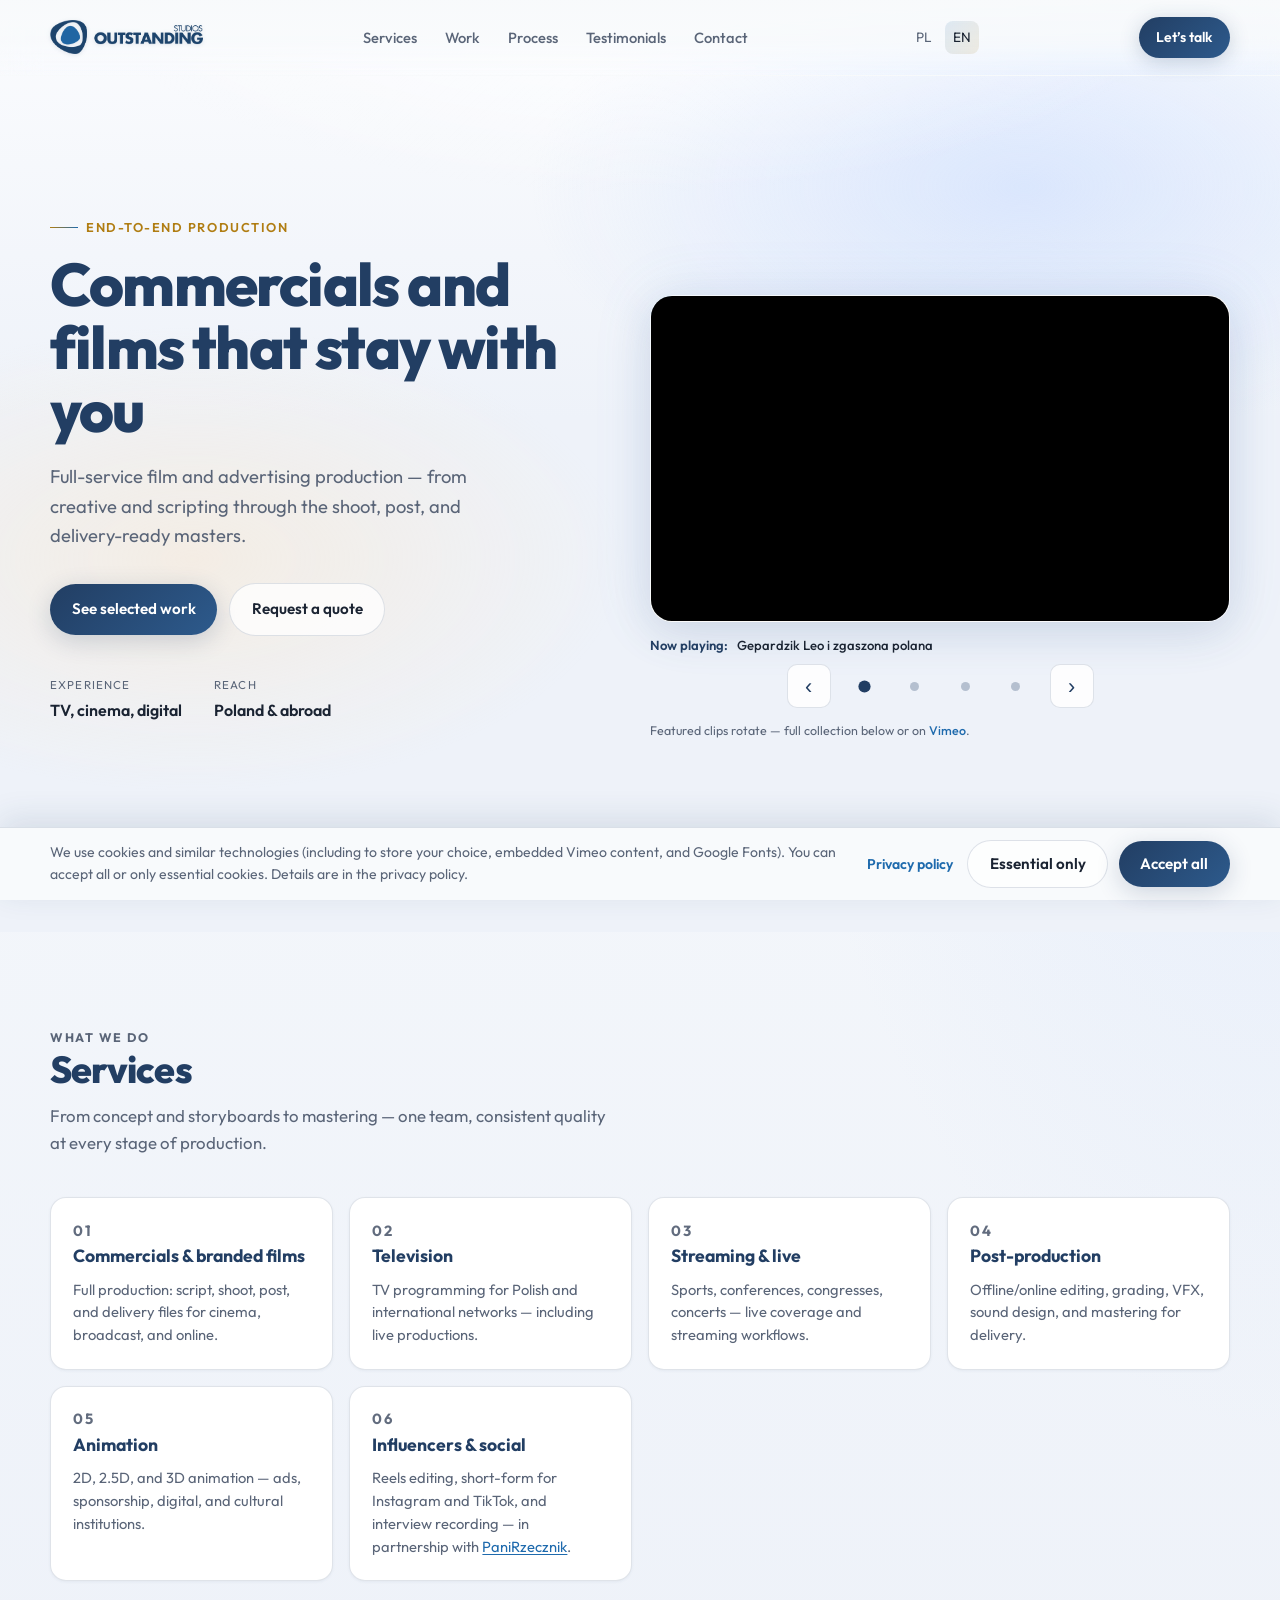
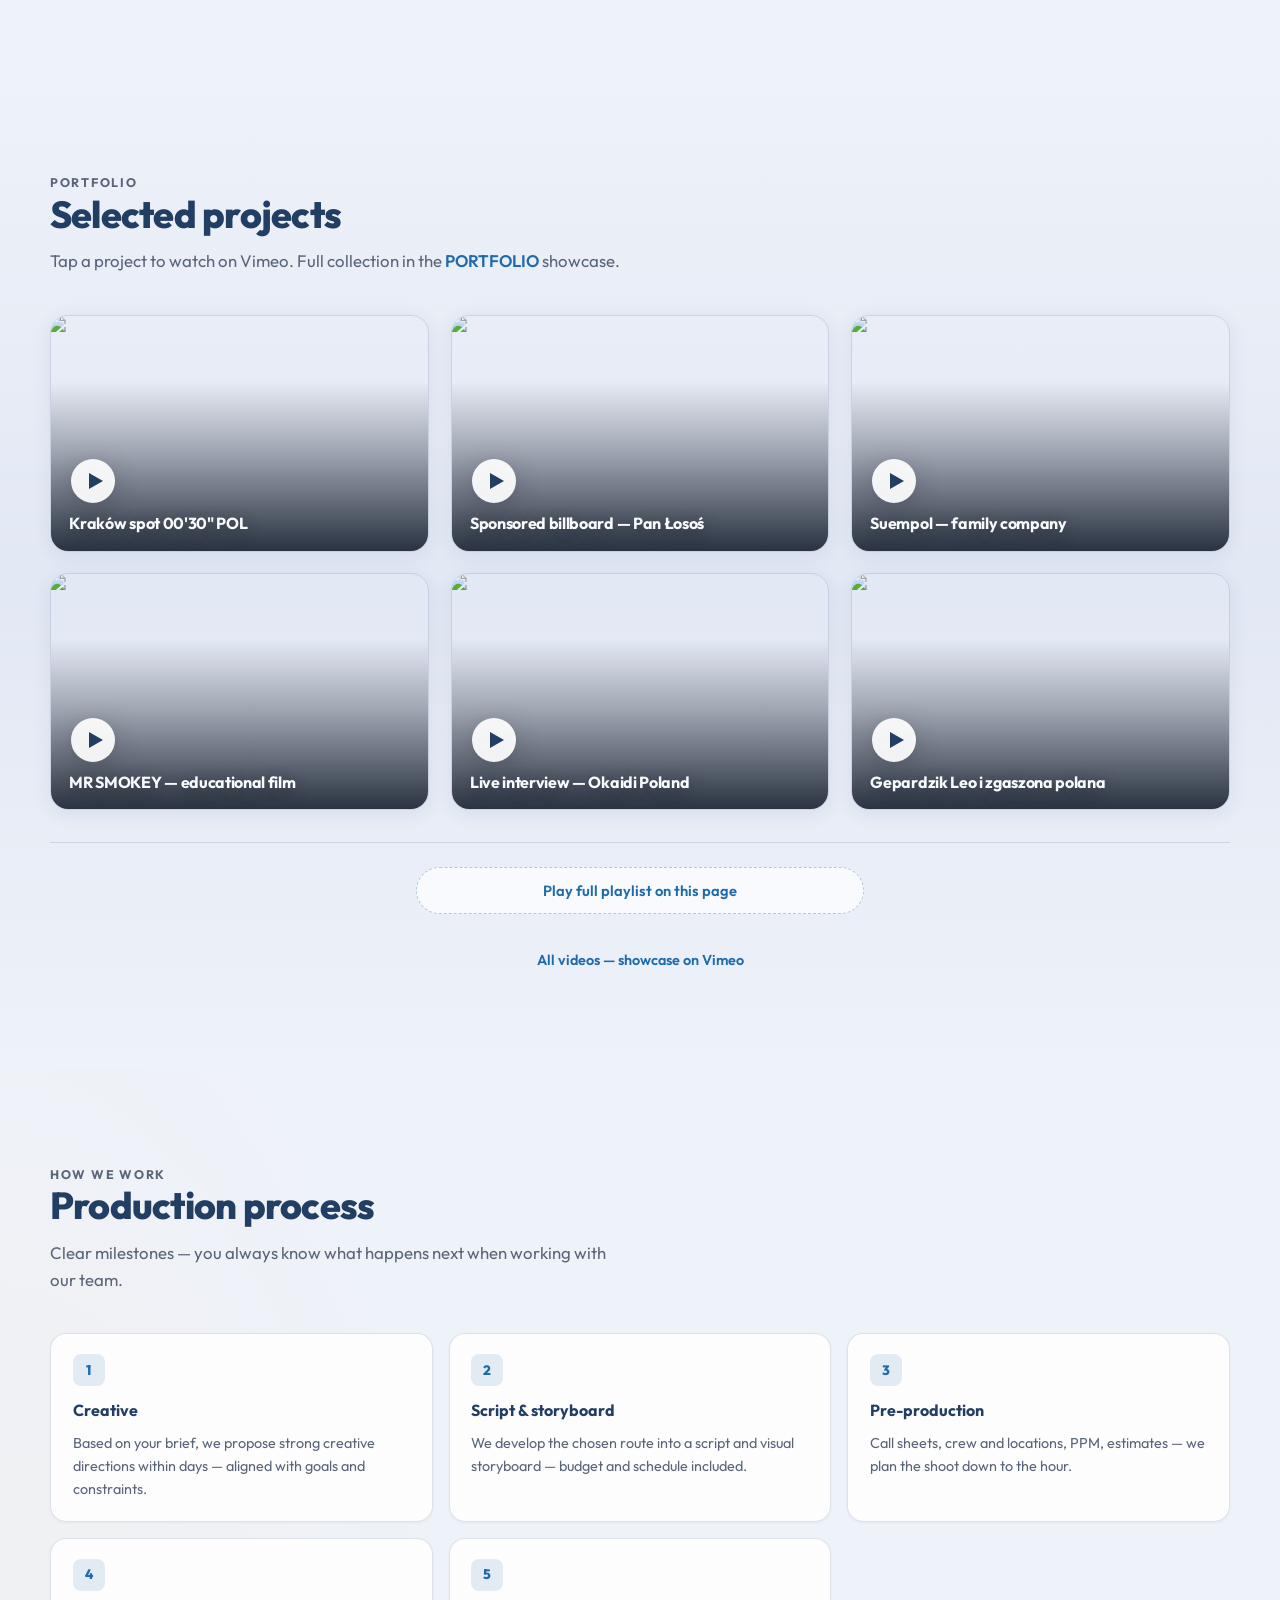
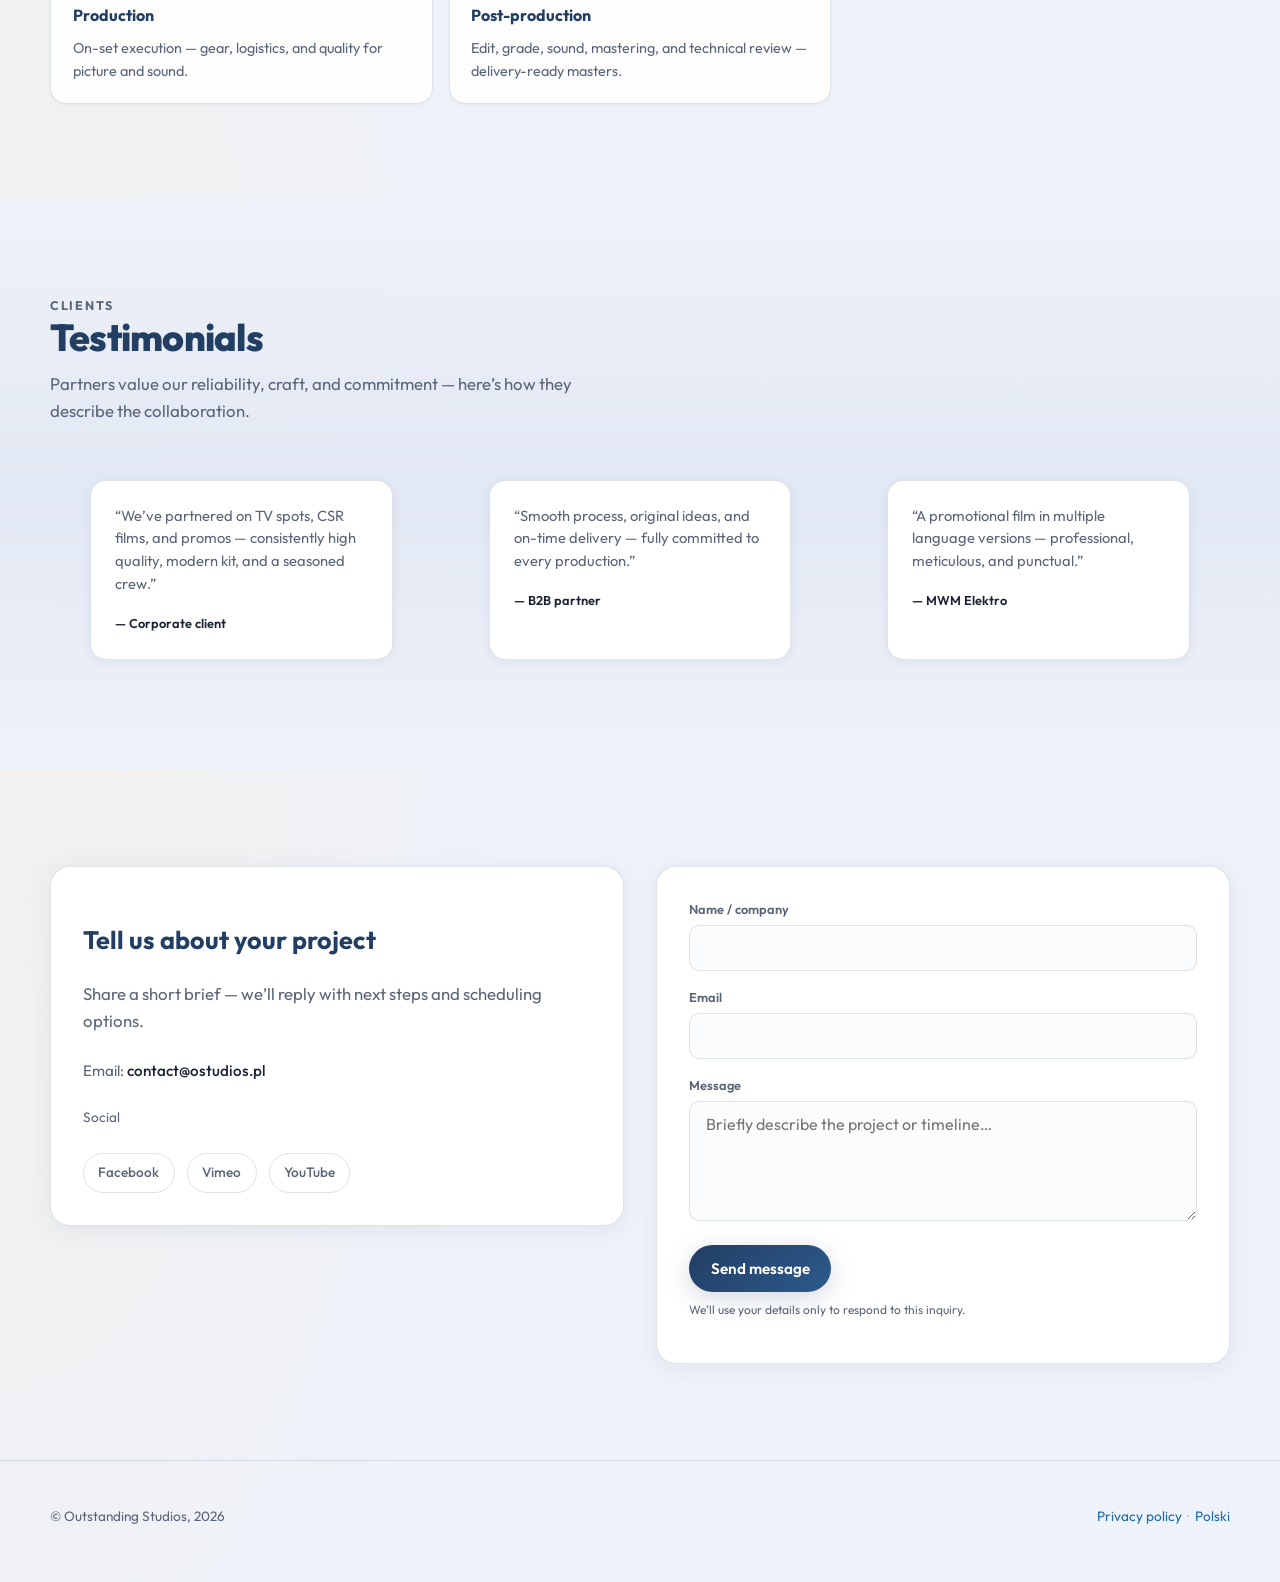
==== en/index.html @ 71b52faa "first commit" ====
<!DOCTYPE html>
<html lang="en">
  <head>
    <meta charset="utf-8" />
    <meta name="viewport" content="width=device-width, initial-scale=1, viewport-fit=cover" />
    <meta
      name="description"
      content="Outstanding Studios — film and commercial production. Spots, television, streaming, post-production, animation."
    />
    <meta name="robots" content="index, follow, max-image-preview:large, max-snippet:-1, max-video-preview:-1" />
    <meta name="theme-color" content="#223e63" />
    <meta name="author" content="Outstanding Studios" />
    <link rel="canonical" href="https://www.ostudios.pl/en/" />
    <link rel="alternate" hreflang="pl" href="https://www.ostudios.pl/" />
    <link rel="alternate" hreflang="en" href="https://www.ostudios.pl/en/" />
    <link rel="alternate" hreflang="x-default" href="https://www.ostudios.pl/" />
    <link rel="apple-touch-icon" href="/assets/logo-brand.png" />
    <meta property="og:type" content="website" />
    <meta property="og:locale" content="en_US" />
    <meta property="og:locale:alternate" content="pl_PL" />
    <meta property="og:url" content="https://www.ostudios.pl/en/" />
    <meta property="og:title" content="Outstanding Studios — Film &amp; commercial production" />
    <meta
      property="og:description"
      content="Outstanding Studios — film and commercial production. Spots, television, streaming, post-production, animation."
    />
    <meta property="og:site_name" content="Outstanding Studios" />
    <meta property="og:image" content="https://www.ostudios.pl/assets/logo-brand.png" />
    <meta property="og:image:alt" content="Outstanding Studios — logo" />
    <meta name="twitter:card" content="summary_large_image" />
    <meta name="twitter:title" content="Outstanding Studios — Film &amp; commercial production" />
    <meta
      name="twitter:description"
      content="Outstanding Studios — film and commercial production. Spots, television, streaming, post-production, animation."
    />
    <meta name="twitter:image" content="https://www.ostudios.pl/assets/logo-brand.png" />
    <title>Outstanding Studios — Film &amp; commercial production</title>
    <script type="application/ld+json">
      {
        "@context": "https://schema.org",
        "@type": "ProfessionalService",
        "@id": "https://www.ostudios.pl/#organization",
        "name": "Outstanding Studios",
        "url": "https://www.ostudios.pl/",
        "logo": "https://www.ostudios.pl/assets/logo-brand.png",
        "image": "https://www.ostudios.pl/assets/logo-brand.png",
        "description": "Film and commercial production: spots, television, streaming, post-production, animation.",
        "areaServed": [{ "@type": "Country", "name": "Poland" }, { "@type": "Place", "name": "International" }],
        "email": "contact@ostudios.pl",
        "sameAs": [
          "https://vimeo.com/outstandingstudios",
          "https://www.facebook.com/znakomici/",
          "https://www.youtube.com/user/znakomicikropkapl"
        ]
      }
    </script>
    <script type="application/ld+json">
      {
        "@context": "https://schema.org",
        "@type": "WebPage",
        "@id": "https://www.ostudios.pl/en/#webpage",
        "url": "https://www.ostudios.pl/en/",
        "name": "Outstanding Studios — Film & commercial production",
        "inLanguage": "en-US",
        "isPartOf": { "@id": "https://www.ostudios.pl/#website" },
        "about": { "@id": "https://www.ostudios.pl/#organization" }
      }
    </script>
    <script type="application/ld+json">
      {
        "@context": "https://schema.org",
        "@type": "WebSite",
        "@id": "https://www.ostudios.pl/#website",
        "name": "Outstanding Studios",
        "url": "https://www.ostudios.pl/",
        "inLanguage": ["pl-PL", "en-US"],
        "publisher": { "@id": "https://www.ostudios.pl/#organization" }
      }
    </script>
    <link rel="preconnect" href="https://fonts.googleapis.com" />
    <link rel="preconnect" href="https://fonts.gstatic.com" crossorigin />
    <link
      href="https://fonts.googleapis.com/css2?family=Outfit:wght@300;400;500;600;700;800&display=swap"
      rel="stylesheet"
    />
    <link rel="stylesheet" href="../css/main.css" />
  </head>
  <body>
    <div id="form-status" class="form-status" role="status" aria-live="polite" tabindex="-1" hidden></div>
    <a class="sr-only" href="#main">Skip to content</a>

    <header class="site-header">
      <div class="header-inner">
        <a class="logo" href="index.html">
          <img
            class="logo-img"
            src="../assets/logo-brand.png"
            width="469"
            height="104"
            alt="Outstanding Studios"
            decoding="async"
          />
        </a>
        <nav class="nav-desktop" aria-label="Primary">
          <a href="#services">Services</a>
          <a href="#work">Work</a>
          <a href="#process">Process</a>
          <a href="#testimonials">Testimonials</a>
          <a href="#contact">Contact</a>
        </nav>
        <div class="lang-switch" aria-label="Language">
          <a href="../index.html" lang="pl">PL</a>
          <a href="index.html" aria-current="page">EN</a>
        </div>
        <a class="cta-header" href="#contact">Let’s talk</a>
        <button
          class="menu-toggle"
          type="button"
          aria-expanded="false"
          aria-controls="mobile-nav"
          aria-label="Open menu"
        >
          <span></span><span></span><span></span>
        </button>
      </div>
      <nav class="nav-mobile" id="mobile-nav" aria-label="Mobile menu">
        <a href="#services">Services</a>
        <a href="#work">Work</a>
        <a href="#process">Process</a>
        <a href="#testimonials">Testimonials</a>
        <a href="#contact">Contact</a>
        <a href="../index.html" lang="pl">Wersja polska</a>
      </nav>
    </header>

    <main id="main">
      <section class="hero" aria-labelledby="hero-title">
        <div class="hero-bg" aria-hidden="true"></div>
        <div class="wrap hero-grid">
          <div class="hero-content">
            <p class="hero-eyebrow">End-to-end production</p>
            <h1 id="hero-title">Commercials and films that stay with you</h1>
            <p class="hero-lead">
              Full-service film and advertising production — from creative and scripting through the
              shoot, post, and delivery-ready masters.
            </p>
            <div class="hero-actions">
              <a class="btn btn-primary" href="#work">See selected work</a>
              <a class="btn btn-ghost" href="#contact">Request a quote</a>
            </div>
            <dl class="hero-meta">
              <div>
                <dt>Experience</dt>
                <dd>TV, cinema, digital</dd>
              </div>
              <div>
                <dt>Reach</dt>
                <dd>Poland &amp; abroad</dd>
              </div>
            </dl>
          </div>
          <div class="hero-showreel" data-reveal>
            <div class="showreel-shell">
              <div class="showreel-frame">
                <iframe
                  id="hero-reel-iframe"
                  src="https://player.vimeo.com/video/1164039909?h=c3aef9ae08&amp;badge=0&amp;autopause=0&amp;title=0&amp;byline=0&amp;portrait=0"
                  title="Gepardzik Leo i zgaszona polana — Outstanding Studios"
                  allow="autoplay; fullscreen; picture-in-picture; clipboard-write; encrypted-media; web-share"
                  referrerpolicy="strict-origin-when-cross-origin"
                ></iframe>
              </div>
            </div>
            <div class="hero-reel-ui">
              <p class="hero-reel-caption" id="hero-reel-caption">
                <span class="hero-reel-caption__label">Now playing:</span>
                <span class="hero-reel-caption__title" id="hero-reel-title">Gepardzik Leo i zgaszona polana</span>
              </p>
              <div class="hero-reel-nav" role="group" aria-label="Hero video selection">
                <button type="button" class="hero-reel-btn hero-reel-btn--prev" id="hero-reel-prev" aria-label="Previous clip">
                  <span aria-hidden="true">‹</span>
                </button>
                <div class="hero-reel-dots" id="hero-reel-dots"></div>
                <button type="button" class="hero-reel-btn hero-reel-btn--next" id="hero-reel-next" aria-label="Next clip">
                  <span aria-hidden="true">›</span>
                </button>
              </div>
            </div>
            <p class="showreel-hint">
              Featured clips rotate — full collection below or on
              <a href="https://vimeo.com/showcase/7757372" rel="noopener noreferrer" target="_blank">Vimeo</a>.
            </p>
          </div>
        </div>
      </section>

      <section id="services" aria-labelledby="services-title">
        <div class="wrap">
          <header class="section-head" data-reveal>
            <p class="section-eyebrow">What we do</p>
            <h2 id="services-title">Services</h2>
            <p>
              From concept and storyboards to mastering — one team, consistent quality at every stage
              of production.
            </p>
          </header>
          <div class="services-grid">
            <article class="service-card" data-reveal>
              <p class="service-num">01</p>
              <h3>Commercials &amp; branded films</h3>
              <p>
                Full production: script, shoot, post, and delivery files for cinema, broadcast, and
                online.
              </p>
            </article>
            <article class="service-card" data-reveal>
              <p class="service-num">02</p>
              <h3>Television</h3>
              <p>
                TV programming for Polish and international networks — including live productions.
              </p>
            </article>
            <article class="service-card" data-reveal>
              <p class="service-num">03</p>
              <h3>Streaming &amp; live</h3>
              <p>
                Sports, conferences, congresses, concerts — live coverage and streaming workflows.
              </p>
            </article>
            <article class="service-card" data-reveal>
              <p class="service-num">04</p>
              <h3>Post-production</h3>
              <p>
                Offline/online editing, grading, VFX, sound design, and mastering for delivery.
              </p>
            </article>
            <article class="service-card" data-reveal>
              <p class="service-num">05</p>
              <h3>Animation</h3>
              <p>
                2D, 2.5D, and 3D animation — ads, sponsorship, digital, and cultural institutions.
              </p>
            </article>
            <article class="service-card" data-reveal>
              <p class="service-num">06</p>
              <h3>Influencers &amp; social</h3>
              <p>
                Reels editing, short-form for Instagram and TikTok, and interview recording — in partnership
                with
                <a href="https://www.panirzecznik.pl" rel="noopener noreferrer" target="_blank"
                  >PaniRzecznik</a
                >.
              </p>
            </article>
          </div>
        </div>
      </section>

      <section class="bg-alt" id="work" aria-labelledby="work-title">
        <div class="wrap">
          <header class="section-head" data-reveal>
            <p class="section-eyebrow">Portfolio</p>
            <h2 id="work-title">Selected projects</h2>
            <p>
              Tap a project to watch on Vimeo. Full collection in the
              <a href="https://vimeo.com/showcase/7757372" rel="noopener noreferrer" target="_blank"
                >PORTFOLIO</a
              >
              showcase.
            </p>
          </header>
          <div class="portfolio-mosaic" data-reveal>
            <a
              class="portfolio-tile"
              href="https://vimeo.com/171885635"
              rel="noopener noreferrer"
              target="_blank"
              aria-label="Open on Vimeo: Kraków spot"
            >
              <img
                src="https://i.vimeocdn.com/video/577452820-e548520265eb4da238fc50e3714e8c49bf8e2c8c67841ca79841e86bd1a19d9c-d_1280?region=us"
                width="640"
                height="360"
                alt=""
                loading="lazy"
                decoding="async"
              />
              <div class="portfolio-tile__shade" aria-hidden="true"></div>
              <div class="portfolio-tile__body">
                <span class="portfolio-tile__play" aria-hidden="true">
                  <svg viewBox="0 0 48 48" fill="none" xmlns="http://www.w3.org/2000/svg">
                    <circle cx="24" cy="24" r="22" fill="rgba(255,255,255,0.92)" />
                    <path d="M20 16L34 24L20 32V16Z" fill="#223e63" />
                  </svg>
                </span>
                <h3 class="portfolio-tile__title">Kraków spot 00'30" POL</h3>
              </div>
            </a>
            <a
              class="portfolio-tile"
              href="https://vimeo.com/386728878"
              rel="noopener noreferrer"
              target="_blank"
              aria-label="Open on Vimeo: Pan Łosoś billboard"
            >
              <img
                src="https://i.vimeocdn.com/video/849395022-b4a8e87fdb7ea5e199594d63a925ec7bf71cbad90bf5b8f730aee7d3310979d2-d_1280?region=us"
                width="640"
                height="360"
                alt=""
                loading="lazy"
                decoding="async"
              />
              <div class="portfolio-tile__shade" aria-hidden="true"></div>
              <div class="portfolio-tile__body">
                <span class="portfolio-tile__play" aria-hidden="true">
                  <svg viewBox="0 0 48 48" fill="none" xmlns="http://www.w3.org/2000/svg">
                    <circle cx="24" cy="24" r="22" fill="rgba(255,255,255,0.92)" />
                    <path d="M20 16L34 24L20 32V16Z" fill="#223e63" />
                  </svg>
                </span>
                <h3 class="portfolio-tile__title">Sponsored billboard — Pan Łosoś</h3>
              </div>
            </a>
            <a
              class="portfolio-tile"
              href="https://vimeo.com/480842524"
              rel="noopener noreferrer"
              target="_blank"
              aria-label="Open on Vimeo: Suempol"
            >
              <img
                src="https://i.vimeocdn.com/video/997512314-97961caca7c4a56f386907b80fb14405313bb2e46e5e65695abb0ead299cb954-d_1280?region=us"
                width="640"
                height="360"
                alt=""
                loading="lazy"
                decoding="async"
              />
              <div class="portfolio-tile__shade" aria-hidden="true"></div>
              <div class="portfolio-tile__body">
                <span class="portfolio-tile__play" aria-hidden="true">
                  <svg viewBox="0 0 48 48" fill="none" xmlns="http://www.w3.org/2000/svg">
                    <circle cx="24" cy="24" r="22" fill="rgba(255,255,255,0.92)" />
                    <path d="M20 16L34 24L20 32V16Z" fill="#223e63" />
                  </svg>
                </span>
                <h3 class="portfolio-tile__title">Suempol — family company</h3>
              </div>
            </a>
            <a
              class="portfolio-tile"
              href="https://vimeo.com/384056805"
              rel="noopener noreferrer"
              target="_blank"
              aria-label="Open on Vimeo: MR SMOKEY"
            >
              <img
                src="https://i.vimeocdn.com/video/845685192-182e2f03d8e471b99bd5540984281e7610bf5028ae90dbda7803e6747d38cd91-d_1280?region=us"
                width="640"
                height="360"
                alt=""
                loading="lazy"
                decoding="async"
              />
              <div class="portfolio-tile__shade" aria-hidden="true"></div>
              <div class="portfolio-tile__body">
                <span class="portfolio-tile__play" aria-hidden="true">
                  <svg viewBox="0 0 48 48" fill="none" xmlns="http://www.w3.org/2000/svg">
                    <circle cx="24" cy="24" r="22" fill="rgba(255,255,255,0.92)" />
                    <path d="M20 16L34 24L20 32V16Z" fill="#223e63" />
                  </svg>
                </span>
                <h3 class="portfolio-tile__title">MR SMOKEY — educational film</h3>
              </div>
            </a>
            <a
              class="portfolio-tile"
              href="https://vimeo.com/526085899"
              rel="noopener noreferrer"
              target="_blank"
              aria-label="Open on Vimeo: Okaidi live interview"
            >
              <img
                src="https://i.vimeocdn.com/video/1089028497-f348b8e137addb5873b7754f7194c26f330581628e6bd6b06c1082faad24e896-d_1280?region=us"
                width="640"
                height="360"
                alt=""
                loading="lazy"
                decoding="async"
              />
              <div class="portfolio-tile__shade" aria-hidden="true"></div>
              <div class="portfolio-tile__body">
                <span class="portfolio-tile__play" aria-hidden="true">
                  <svg viewBox="0 0 48 48" fill="none" xmlns="http://www.w3.org/2000/svg">
                    <circle cx="24" cy="24" r="22" fill="rgba(255,255,255,0.92)" />
                    <path d="M20 16L34 24L20 32V16Z" fill="#223e63" />
                  </svg>
                </span>
                <h3 class="portfolio-tile__title">Live interview — Okaidi Poland</h3>
              </div>
            </a>
            <a
              class="portfolio-tile"
              href="https://vimeo.com/1164039909/c3aef9ae08"
              rel="noopener noreferrer"
              target="_blank"
              aria-label="Open on Vimeo: Gepardzik Leo"
            >
              <img
                src="https://i.vimeocdn.com/video/2120515685-d37f022fa198b959a58d42f4b7abbffc592be47bc6af18b92819352e9e674814-d_1280?region=us"
                width="640"
                height="360"
                alt=""
                loading="lazy"
                decoding="async"
              />
              <div class="portfolio-tile__shade" aria-hidden="true"></div>
              <div class="portfolio-tile__body">
                <span class="portfolio-tile__play" aria-hidden="true">
                  <svg viewBox="0 0 48 48" fill="none" xmlns="http://www.w3.org/2000/svg">
                    <circle cx="24" cy="24" r="22" fill="rgba(255,255,255,0.92)" />
                    <path d="M20 16L34 24L20 32V16Z" fill="#223e63" />
                  </svg>
                </span>
                <h3 class="portfolio-tile__title">Gepardzik Leo i zgaszona polana</h3>
              </div>
            </a>
          </div>
          <details class="portfolio-embed-details" data-reveal>
            <summary class="portfolio-embed-summary">Play full playlist on this page</summary>
            <div class="vimeo-showcase-block vimeo-showcase-block--embedded">
              <div class="showreel-shell showcase-shell">
                <div class="vimeo-embed-wrap">
                  <iframe
                    src="https://vimeo.com/showcase/7757372/embed2"
                    title="PORTFOLIO — Outstanding Studios on Vimeo"
                    loading="lazy"
                    allow="autoplay; fullscreen; picture-in-picture; gyroscope; accelerometer; clipboard-write; encrypted-media; web-share"
                    allowfullscreen
                  ></iframe>
                </div>
              </div>
            </div>
          </details>
          <p class="showcase-foot">
            <a
              class="showcase-link"
              href="https://vimeo.com/showcase/7757372"
              rel="noopener noreferrer"
              target="_blank"
              >All videos — showcase on Vimeo</a
            >
          </p>
        </div>
      </section>

      <section id="process" aria-labelledby="process-title">
        <div class="wrap">
          <header class="section-head" data-reveal>
            <p class="section-eyebrow">How we work</p>
            <h2 id="process-title">Production process</h2>
            <p>
              Clear milestones — you always know what happens next when working with our team.
            </p>
          </header>
          <div class="process-steps">
            <div class="process-step" data-reveal>
              <span>1</span>
              <strong>Creative</strong>
              <p>
                Based on your brief, we propose strong creative directions within days — aligned with
                goals and constraints.
              </p>
            </div>
            <div class="process-step" data-reveal>
              <span>2</span>
              <strong>Script &amp; storyboard</strong>
              <p>
                We develop the chosen route into a script and visual storyboard — budget and schedule
                included.
              </p>
            </div>
            <div class="process-step" data-reveal>
              <span>3</span>
              <strong>Pre-production</strong>
              <p>
                Call sheets, crew and locations, PPM, estimates — we plan the shoot down to the hour.
              </p>
            </div>
            <div class="process-step" data-reveal>
              <span>4</span>
              <strong>Production</strong>
              <p>
                On-set execution — gear, logistics, and quality for picture and sound.
              </p>
            </div>
            <div class="process-step" data-reveal>
              <span>5</span>
              <strong>Post-production</strong>
              <p>
                Edit, grade, sound, mastering, and technical review — delivery-ready masters.
              </p>
            </div>
          </div>
        </div>
      </section>

      <section class="bg-alt" id="testimonials" aria-labelledby="testimonials-title">
        <div class="wrap">
          <header class="section-head" data-reveal>
            <p class="section-eyebrow">Clients</p>
            <h2 id="testimonials-title">Testimonials</h2>
            <p>
              Partners value our reliability, craft, and commitment — here’s how they describe the
              collaboration.
            </p>
          </header>
          <div class="testimonials">
            <blockquote class="quote-card" data-reveal>
              <p>
                “We’ve partnered on TV spots, CSR films, and promos — consistently high quality,
                modern kit, and a seasoned crew.”
              </p>
              <cite>— Corporate client</cite>
            </blockquote>
            <blockquote class="quote-card" data-reveal>
              <p>
                “Smooth process, original ideas, and on-time delivery — fully committed to every
                production.”
              </p>
              <cite>— B2B partner</cite>
            </blockquote>
            <blockquote class="quote-card" data-reveal>
              <p>
                “A promotional film in multiple language versions — professional, meticulous, and
                punctual.”
              </p>
              <cite>— MWM Elektro</cite>
            </blockquote>
          </div>
        </div>
      </section>

      <section id="contact" aria-labelledby="contact-title">
        <div class="wrap contact-block">
          <div class="contact-card" data-reveal>
            <h2 id="contact-title">Tell us about your project</h2>
            <p>
              Share a short brief — we’ll reply with next steps and scheduling options.
            </p>
            <ul class="contact-list">
              <li>
                Email:
                <a href="mailto:contact@ostudios.pl">contact@ostudios.pl</a>
              </li>
            </ul>
            <p class="contact-note">Social</p>
            <div class="social-row">
              <a href="https://www.facebook.com/znakomici/" rel="noopener noreferrer" target="_blank"
                >Facebook</a
              >
              <a href="https://vimeo.com/outstandingstudios" rel="noopener noreferrer" target="_blank"
                >Vimeo</a
              >
              <a
                href="https://www.youtube.com/user/znakomicikropkapl"
                rel="noopener noreferrer"
                target="_blank"
                >YouTube</a
              >
            </div>
          </div>
          <div class="contact-card" data-reveal>
            <h3 class="sr-only">Contact form</h3>
            <form action="../kontakt.php" method="post">
              <input type="hidden" name="lang" value="en" />
              <div class="form-honeypot" aria-hidden="true">
                <label for="website-en">Website (leave blank)</label>
                <input
                  type="text"
                  id="website-en"
                  name="website"
                  tabindex="-1"
                  autocomplete="off"
                  value=""
                />
              </div>
              <label for="name">Name / company</label>
              <input id="name" name="name" type="text" autocomplete="organization" required />

              <label for="email">Email</label>
              <input id="email" name="email" type="email" autocomplete="email" required />

              <label for="msg">Message</label>
              <textarea id="msg" name="message" required placeholder="Briefly describe the project or timeline…"></textarea>

              <button class="btn btn-primary" type="submit">Send message</button>
              <p class="form-footnote">
                We’ll use your details only to respond to this inquiry.
              </p>
            </form>
          </div>
        </div>
      </section>
    </main>

    <footer class="site-footer">
      <div class="wrap footer-inner">
        <p>© Outstanding Studios, 2026</p>
        <p class="footer-meta">
          <a href="privacy-policy.html">Privacy policy</a>
          <span class="footer-sep" aria-hidden="true">·</span>
          <a href="../index.html" lang="pl">Polski</a>
        </p>
      </div>
    </footer>

    <script src="../js/main.js" defer></script>
  </body>
</html>
---- css/main.css ----
/* Outstanding Studios — prototype */
:root {
  /* Brand (z os_basic.pdf) */
  --brand-navy: #223e63;
  --brand-blue: #3b6699;
  --bg: #eef2f9;
  --bg-elevated: #e2e8f4;
  --surface: #ffffff;
  --border: rgba(34, 62, 99, 0.14);
  --text: #1a2332;
  --muted: #5a6578;
  --accent: #1e6aad;
  --accent-warm: #b07d12;
  --accent-dim: rgba(30, 106, 173, 0.12);
  --accent-dim-warm: rgba(176, 125, 18, 0.12);
  --accent-2: #2a8bc8;
  --accent-3: #5b7eb8;
  --glow: rgba(30, 106, 173, 0.2);
  --radius: 16px;
  --font-sans: "Outfit", system-ui, sans-serif;
  --font-display: "Outfit", system-ui, sans-serif;
  --max: 1180px;
  --header-h: 76px;
}

*,
*::before,
*::after {
  box-sizing: border-box;
}

html {
  scroll-behavior: smooth;
  -webkit-text-size-adjust: 100%;
  text-size-adjust: 100%;
}

body {
  margin: 0;
  font-family: var(--font-sans);
  font-size: 1.05rem;
  font-weight: 400;
  line-height: 1.6;
  color: var(--text);
  overflow-x: hidden;
  background-color: var(--bg);
  background-image:
    radial-gradient(ellipse 120% 80% at 50% -20%, rgba(255, 255, 255, 0.9), transparent 45%),
    radial-gradient(ellipse 90% 60% at 100% 0%, rgba(186, 210, 255, 0.35), transparent 50%),
    radial-gradient(ellipse 80% 55% at 0% 80%, rgba(255, 235, 200, 0.25), transparent 50%),
    linear-gradient(180deg, #f8fafc 0%, var(--bg) 35%, var(--bg) 100%);
  -webkit-font-smoothing: antialiased;
}

a {
  color: var(--accent);
  text-decoration: none;
  transition: color 0.2s ease, opacity 0.2s ease;
}

a:hover {
  color: #155a94;
}

img {
  max-width: 100%;
  height: auto;
  display: block;
}

.sr-only {
  position: absolute;
  width: 1px;
  height: 1px;
  padding: 0;
  margin: -1px;
  overflow: hidden;
  clip: rect(0, 0, 0, 0);
  white-space: nowrap;
  border: 0;
}

.wrap {
  width: min(100% - 2.5rem, var(--max));
  margin-inline: auto;
}

/* Header */
.site-header {
  position: fixed;
  inset: 0 0 auto 0;
  z-index: 100;
  height: var(--header-h);
  padding-left: env(safe-area-inset-left, 0);
  padding-right: env(safe-area-inset-right, 0);
  display: flex;
  align-items: center;
  background: linear-gradient(
    to bottom,
    rgba(248, 250, 252, 0.94) 0%,
    rgba(248, 250, 252, 0.78) 55%,
    transparent 100%
  );
  backdrop-filter: blur(18px) saturate(1.35);
  border-bottom: 1px solid transparent;
  transition: border-color 0.35s ease, background 0.35s ease, box-shadow 0.35s ease;
}

.site-header.is-scrolled {
  background: rgba(255, 255, 255, 0.92);
  border-bottom-color: var(--border);
  box-shadow: 0 8px 32px rgba(34, 62, 99, 0.08);
}

.header-inner {
  display: flex;
  align-items: center;
  justify-content: space-between;
  gap: 1.5rem;
  width: min(100% - 2.5rem, var(--max));
  margin-inline: auto;
}

.logo {
  display: flex;
  align-items: center;
  line-height: 0;
}

.logo-img {
  width: auto;
  height: clamp(26px, 5.5vw, 34px);
  max-width: min(220px, 62vw);
  flex-shrink: 0;
  object-fit: contain;
  object-position: left center;
  filter: drop-shadow(0 1px 2px rgba(34, 62, 99, 0.12));
}

.nav-desktop {
  display: none;
  align-items: center;
  gap: 1.75rem;
}

@media (min-width: 880px) {
  .nav-desktop {
    display: flex;
  }
}

.nav-desktop a {
  color: var(--muted);
  font-size: 0.92rem;
  font-weight: 500;
}

.nav-desktop a:hover {
  color: var(--text);
}

.lang-switch {
  display: flex;
  align-items: center;
  gap: 0.35rem;
  font-size: 0.85rem;
}

.lang-switch a {
  color: var(--muted);
  padding: 0.35rem 0.5rem;
  border-radius: 8px;
}

.lang-switch a[aria-current="page"] {
  color: var(--text);
  background: linear-gradient(135deg, var(--accent-dim), var(--accent-dim-warm));
}

.cta-header {
  display: none;
  padding: 0.55rem 1.1rem;
  font-size: 0.88rem;
  font-weight: 600;
  color: #fff;
  background: linear-gradient(135deg, var(--brand-navy) 0%, #2d5a8c 100%);
  border-radius: 999px;
  box-shadow: 0 4px 20px rgba(34, 62, 99, 0.22);
}

.cta-header:hover {
  color: #fff;
  filter: brightness(1.06);
}

@media (min-width: 880px) {
  .cta-header {
    display: inline-flex;
  }
}

.menu-toggle {
  display: flex;
  flex-direction: column;
  justify-content: center;
  gap: 5px;
  width: 44px;
  height: 44px;
  padding: 10px;
  background: transparent;
  border: 1px solid var(--border);
  border-radius: 10px;
  cursor: pointer;
  color: var(--text);
}

.menu-toggle span {
  display: block;
  height: 2px;
  background: currentColor;
  border-radius: 1px;
  transition: transform 0.25s ease, opacity 0.2s ease;
}

.menu-toggle[aria-expanded="true"] span:nth-child(1) {
  transform: translateY(7px) rotate(45deg);
}

.menu-toggle[aria-expanded="true"] span:nth-child(2) {
  opacity: 0;
}

.menu-toggle[aria-expanded="true"] span:nth-child(3) {
  transform: translateY(-7px) rotate(-45deg);
}

@media (min-width: 880px) {
  .menu-toggle {
    display: none;
  }
}

.nav-mobile {
  display: none;
  position: fixed;
  inset: var(--header-h) 0 0 0;
  padding: 1.5rem;
  padding-bottom: max(1.5rem, env(safe-area-inset-bottom, 0px));
  background: rgba(255, 255, 255, 0.98);
  flex-direction: column;
  gap: 0.25rem;
  border-top: 1px solid var(--border);
  overflow-y: auto;
  -webkit-overflow-scrolling: touch;
}

.nav-mobile.is-open {
  display: flex;
}

.nav-mobile a {
  padding: 0.85rem 1rem;
  color: var(--text);
  border-radius: var(--radius);
  font-weight: 500;
}

.nav-mobile a:hover {
  background: var(--bg-elevated);
}

/* Hero */
.hero {
  position: relative;
  min-height: min(92vh, 920px);
  display: flex;
  align-items: stretch;
  overflow: hidden;
}

.hero-bg {
  position: absolute;
  inset: 0;
  z-index: 0;
  background:
    radial-gradient(ellipse 90% 55% at 50% -8%, rgba(255, 255, 255, 0.95), transparent 52%),
    radial-gradient(ellipse 70% 50% at 80% 20%, rgba(186, 210, 255, 0.45), transparent 55%),
    radial-gradient(ellipse 65% 48% at 15% 60%, rgba(255, 228, 190, 0.35), transparent 52%),
    linear-gradient(180deg, #fbfcfe 0%, var(--bg) 45%, var(--bg) 100%);
}

/* Bardzo subtelna tekstura (bez siatki — żeby hero było czystsze) */
.hero-bg::after {
  content: "";
  position: absolute;
  inset: 0;
  background-image: url("data:image/svg+xml,%3Csvg viewBox='0 0 256 256' xmlns='http://www.w3.org/2000/svg'%3E%3Cfilter id='n'%3E%3CfeTurbulence type='fractalNoise' baseFrequency='0.85' numOctaves='4' stitchTiles='stitch'/%3E%3C/filter%3E%3Crect width='100%25' height='100%25' filter='url(%23n)' opacity='0.04'/%3E%3C/svg%3E");
  opacity: 0.08;
  pointer-events: none;
}

.hero-grid {
  position: relative;
  z-index: 1;
  display: grid;
  gap: clamp(2rem, 5vw, 3.5rem);
  align-items: end;
  padding-bottom: clamp(3rem, 8vw, 6rem);
  padding-top: calc(var(--header-h) + 2rem);
}

@media (min-width: 960px) {
  .hero-grid {
    grid-template-columns: minmax(0, 1fr) minmax(0, 1.05fr);
    align-items: end;
    gap: 2.5rem 3rem;
  }
}

.hero-content {
  position: relative;
  z-index: 1;
}

.hero-showreel {
  position: relative;
  z-index: 1;
}

.showreel-shell {
  border-radius: calc(var(--radius) + 6px);
  padding: 1px;
  background: linear-gradient(
    135deg,
    rgba(100, 160, 220, 0.45),
    rgba(230, 200, 140, 0.3),
    rgba(160, 175, 220, 0.35)
  );
  box-shadow:
    0 0 0 1px rgba(255, 255, 255, 0.85) inset,
    0 12px 40px rgba(34, 62, 99, 0.1),
    0 0 60px rgba(100, 150, 210, 0.12);
}

.showreel-frame {
  position: relative;
  border-radius: calc(var(--radius) + 5px);
  overflow: hidden;
  aspect-ratio: 16 / 9;
  background: #000;
}

.showreel-frame iframe {
  position: absolute;
  inset: 0;
  width: 100%;
  height: 100%;
  border: 0;
}

.showreel-hint {
  margin: 0.85rem 0 0;
  font-size: 0.78rem;
  line-height: 1.45;
  color: var(--muted);
  max-width: 42ch;
}

.showreel-hint a {
  color: var(--accent);
  font-weight: 500;
}

.showreel-hint a:hover {
  color: #8a6410;
}

/* Hero — rotacja klipów */
.hero-reel-ui {
  margin-top: 0.85rem;
}

.hero-reel-caption {
  margin: 0 0 0.65rem;
  font-size: 0.82rem;
  line-height: 1.4;
  color: var(--muted);
}

.hero-reel-caption__label {
  font-weight: 600;
  color: var(--brand-navy);
  margin-right: 0.35rem;
}

.hero-reel-caption__title {
  font-weight: 500;
  color: var(--text);
}

.hero-reel-nav {
  display: flex;
  align-items: center;
  justify-content: center;
  gap: 0.5rem;
}

.hero-reel-btn {
  min-width: 44px;
  min-height: 44px;
  width: 2.75rem;
  height: 2.75rem;
  border-radius: 10px;
  border: 1px solid var(--border);
  background: rgba(255, 255, 255, 0.85);
  color: var(--brand-navy);
  font-size: 1.35rem;
  line-height: 1;
  cursor: pointer;
  transition: background 0.2s ease, border-color 0.2s ease;
  flex-shrink: 0;
}

.hero-reel-btn:focus-visible {
  outline: 2px solid rgba(30, 106, 173, 0.45);
  outline-offset: 2px;
}

.hero-reel-btn:hover {
  background: #fff;
  border-color: rgba(30, 106, 173, 0.35);
}

.hero-reel-dots {
  display: flex;
  align-items: center;
  gap: 0.4rem;
  padding: 0 0.25rem;
}

/* Kropki: duży obszar dotyku (min. ~44px), wizualnie mała kropka */
.hero-reel-dot {
  min-width: 44px;
  min-height: 44px;
  padding: 0;
  border: none;
  border-radius: 999px;
  background: transparent;
  cursor: pointer;
  display: inline-flex;
  align-items: center;
  justify-content: center;
  flex-shrink: 0;
}

.hero-reel-dot::before {
  content: "";
  width: 9px;
  height: 9px;
  border-radius: 999px;
  background: rgba(34, 62, 99, 0.28);
  transition: transform 0.2s ease, background 0.2s ease;
}

.hero-reel-dot:hover::before,
.hero-reel-dot:focus-visible::before {
  background: rgba(34, 62, 99, 0.48);
}

.hero-reel-dot[aria-current="true"]::before {
  background: var(--brand-navy);
  transform: scale(1.35);
}

.hero-reel-dot:focus-visible {
  outline: 2px solid rgba(30, 106, 173, 0.4);
  outline-offset: 0;
}

/* Portfolio — siatka z miniaturami Vimeo */
.portfolio-mosaic {
  display: grid;
  grid-template-columns: 1fr;
  gap: 1.15rem;
}

@media (min-width: 560px) {
  .portfolio-mosaic {
    grid-template-columns: repeat(2, 1fr);
  }
}

@media (min-width: 960px) {
  .portfolio-mosaic {
    grid-template-columns: repeat(3, 1fr);
    gap: 1.35rem;
  }
}

.portfolio-tile {
  position: relative;
  display: block;
  aspect-ratio: 16 / 10;
  border-radius: calc(var(--radius) + 2px);
  overflow: hidden;
  border: 1px solid var(--border);
  box-shadow: 0 4px 20px rgba(34, 62, 99, 0.08);
  transition: transform 0.3s ease, box-shadow 0.3s ease;
  isolation: isolate;
}

.portfolio-tile:hover {
  transform: translateY(-5px);
  box-shadow: 0 16px 44px rgba(34, 62, 99, 0.14);
}

.portfolio-tile:focus-visible {
  outline: 3px solid rgba(30, 106, 173, 0.45);
  outline-offset: 3px;
}

.portfolio-tile img {
  position: absolute;
  inset: 0;
  width: 100%;
  height: 100%;
  object-fit: cover;
  transform: scale(1.02);
  transition: transform 0.45s ease;
}

.portfolio-tile:hover img {
  transform: scale(1.06);
}

.portfolio-tile__shade {
  position: absolute;
  inset: 0;
  background: linear-gradient(
    to top,
    rgba(26, 35, 50, 0.92) 0%,
    rgba(26, 35, 50, 0.35) 42%,
    transparent 72%
  );
  z-index: 1;
  pointer-events: none;
}

.portfolio-tile__body {
  position: absolute;
  inset: 0;
  z-index: 2;
  display: flex;
  flex-direction: column;
  justify-content: flex-end;
  align-items: flex-start;
  padding: 1rem 1.15rem 1.1rem;
  gap: 0.5rem;
}

.portfolio-tile__play {
  display: flex;
  width: 3rem;
  height: 3rem;
  filter: drop-shadow(0 4px 12px rgba(0, 0, 0, 0.2));
  transition: transform 0.25s ease;
}

.portfolio-tile:hover .portfolio-tile__play {
  transform: scale(1.06);
}

.portfolio-tile__play svg {
  width: 100%;
  height: 100%;
}

.portfolio-tile__title {
  margin: 0;
  font-family: var(--font-display);
  font-size: 1rem;
  font-weight: 700;
  line-height: 1.25;
  letter-spacing: -0.02em;
  color: #f8fafc;
  text-shadow: 0 2px 16px rgba(0, 0, 0, 0.35);
  max-width: 100%;
}

.portfolio-embed-details {
  margin-top: 2rem;
  padding-top: 1.5rem;
  border-top: 1px solid var(--border);
}

.portfolio-embed-summary {
  list-style: none;
  cursor: pointer;
  text-align: center;
  font-size: 0.92rem;
  font-weight: 600;
  color: var(--accent);
  padding: 0.65rem 1rem;
  margin: 0 auto 1rem;
  max-width: 28rem;
  border-radius: 999px;
  border: 1px dashed rgba(30, 106, 173, 0.35);
  background: rgba(255, 255, 255, 0.7);
  transition: background 0.2s ease, border-color 0.2s ease;
}

.portfolio-embed-summary:hover {
  background: #fff;
  border-color: rgba(30, 106, 173, 0.5);
}

.portfolio-embed-summary::-webkit-details-marker {
  display: none;
}

.portfolio-embed-details[open] .portfolio-embed-summary {
  margin-bottom: 1.25rem;
  color: var(--brand-navy);
  border-style: solid;
}

.vimeo-showcase-block--embedded {
  margin-top: 0;
}

/* Vimeo showcase (playlist) */
.vimeo-showcase-block {
  margin-top: 0.5rem;
}

.showcase-shell {
  max-width: 100%;
}

/* Vimeo responsive embed (16:9) — jak w kodzie „Copy embed” */
.vimeo-embed-wrap {
  position: relative;
  padding: 56.25% 0 0 0;
  border-radius: calc(var(--radius) + 5px);
  overflow: hidden;
  background: #e8ecf4;
}

.vimeo-embed-wrap iframe {
  position: absolute;
  top: 0;
  left: 0;
  width: 100%;
  height: 100%;
  border: 0;
}

.showcase-foot {
  margin: 1rem 0 0;
  text-align: center;
}

.showcase-link {
  display: inline-flex;
  align-items: center;
  gap: 0.35rem;
  font-size: 0.9rem;
  font-weight: 600;
  color: var(--accent);
}

.showcase-link:hover {
  color: #8a6410;
}

.hero-eyebrow {
  display: inline-flex;
  align-items: center;
  gap: 0.5rem;
  font-size: 0.8rem;
  font-weight: 600;
  letter-spacing: 0.12em;
  text-transform: uppercase;
  color: var(--accent-warm);
  margin-bottom: 1rem;
}

.hero-eyebrow::before {
  content: "";
  width: 28px;
  height: 1px;
  background: linear-gradient(90deg, var(--accent-warm), var(--accent));
}

.hero h1 {
  font-family: var(--font-display);
  font-weight: 800;
  font-size: clamp(2.4rem, 5.5vw, 3.75rem);
  line-height: 1.05;
  letter-spacing: -0.03em;
  margin: 0 0 1.25rem;
  max-width: 14ch;
  color: var(--brand-navy);
  text-shadow: none;
}

.hero-lead {
  font-size: 1.15rem;
  color: var(--muted);
  max-width: 38ch;
  margin: 0 0 2rem;
}

.hero-actions {
  display: flex;
  flex-wrap: wrap;
  gap: 0.75rem;
  align-items: center;
}

.btn {
  display: inline-flex;
  align-items: center;
  justify-content: center;
  gap: 0.5rem;
  min-height: 44px;
  padding: 0.85rem 1.35rem;
  font-size: 0.95rem;
  font-weight: 600;
  border-radius: 999px;
  border: none;
  cursor: pointer;
  font-family: inherit;
  transition: transform 0.15s ease, filter 0.2s ease;
}

.btn:active {
  transform: scale(0.98);
}

.btn-primary {
  background: linear-gradient(135deg, var(--brand-navy) 0%, #2d5a8c 100%);
  color: #fff;
  box-shadow: 0 6px 24px rgba(34, 62, 99, 0.2);
}

.btn-primary:hover {
  filter: brightness(1.06);
  color: #fff;
}

.btn-ghost {
  background: rgba(255, 255, 255, 0.75);
  color: var(--text);
  border: 1px solid var(--border);
}

.btn-ghost:hover {
  border-color: rgba(30, 106, 173, 0.35);
  background: #fff;
  color: var(--text);
}

.hero-meta {
  margin-top: 2.5rem;
  display: flex;
  flex-wrap: wrap;
  gap: 2rem;
}

.hero-meta dt {
  font-size: 0.72rem;
  text-transform: uppercase;
  letter-spacing: 0.1em;
  color: var(--muted);
  margin: 0 0 0.2rem;
}

.hero-meta dd {
  margin: 0;
  font-weight: 600;
  font-size: 1rem;
}

/* Sections */
section {
  padding: clamp(3.5rem, 8vw, 6rem) 0;
}

.section-head {
  margin-bottom: 2.5rem;
  max-width: 52ch;
}

.section-eyebrow {
  font-size: 0.78rem;
  font-weight: 700;
  letter-spacing: 0.14em;
  text-transform: uppercase;
  color: var(--accent-warm);
  margin: 0 0 0.6rem;
}

.section-head h2 {
  font-family: var(--font-display);
  font-weight: 800;
  font-size: clamp(1.75rem, 3.2vw, 2.35rem);
  letter-spacing: -0.02em;
  margin: 0 0 0.75rem;
  line-height: 1.15;
  color: var(--brand-navy);
}

.section-head p {
  margin: 0;
  color: var(--muted);
}

.section-head p a {
  font-weight: 600;
}

.bg-alt {
  background: linear-gradient(
    180deg,
    var(--bg) 0%,
    rgba(226, 232, 244, 0.95) 48%,
    rgba(226, 232, 244, 0.98) 52%,
    var(--bg) 100%
  );
}

/* Services grid */
.services-grid {
  display: grid;
  grid-template-columns: repeat(auto-fill, minmax(260px, 1fr));
  gap: 1rem;
}

.service-card {
  padding: 1.35rem 1.4rem;
  background: var(--surface);
  border: 1px solid var(--border);
  border-radius: var(--radius);
  backdrop-filter: blur(12px);
  transition: border-color 0.25s ease, transform 0.25s ease, box-shadow 0.25s ease;
  box-shadow: 0 1px 3px rgba(34, 62, 99, 0.06);
}

.service-card:hover {
  border-color: rgba(30, 106, 173, 0.28);
  transform: translateY(-3px);
  box-shadow: 0 12px 36px rgba(34, 62, 99, 0.1);
}

.service-card h3 {
  font-family: var(--font-display);
  font-size: 1.1rem;
  font-weight: 700;
  margin: 0 0 0.5rem;
  color: var(--brand-navy);
}

.service-card p {
  margin: 0;
  font-size: 0.92rem;
  color: var(--muted);
  line-height: 1.55;
}

.service-card p a {
  text-decoration: underline;
  text-underline-offset: 0.15em;
}

.service-num {
  font-size: 0.72rem;
  font-weight: 700;
  color: var(--accent);
  letter-spacing: 0.08em;
  margin-bottom: 0.65rem;
  opacity: 0.95;
}

/* Portfolio */
.portfolio-grid {
  display: grid;
  grid-template-columns: repeat(auto-fill, minmax(300px, 1fr));
  gap: 1.25rem;
}

.project-card {
  position: relative;
  border-radius: calc(var(--radius) + 2px);
  overflow: hidden;
  border: 1px solid var(--border);
  background: var(--surface);
  aspect-ratio: 16 / 10;
  display: flex;
  flex-direction: column;
  justify-content: flex-end;
  isolation: isolate;
  box-shadow: 0 8px 28px rgba(34, 62, 99, 0.1);
  transition: transform 0.35s ease, box-shadow 0.35s ease;
}

.project-card:hover {
  box-shadow: 0 14px 40px rgba(34, 62, 99, 0.14);
}

.project-card::before {
  content: "";
  position: absolute;
  inset: 0;
  background: linear-gradient(to top, rgba(15, 18, 26, 0.88) 0%, transparent 58%);
  z-index: 1;
}

.project-thumb {
  position: absolute;
  inset: 0;
  background-size: cover;
  background-position: center;
  transition: transform 0.5s ease;
}

.thumb-p1 {
  background: linear-gradient(135deg, #243a52 0%, #3d2d48 42%, #1e3a52 100%);
}

.thumb-p2 {
  background: linear-gradient(135deg, #1a3550 0%, #2a5070 48%, #142a40 100%);
}

.thumb-p3 {
  background: linear-gradient(135deg, #4a3020 0%, #6b4830 45%, #352818 100%);
}

.thumb-p4 {
  background: linear-gradient(135deg, #1e3550 0%, #2a5080 50%, #182840 100%);
}

.thumb-p5 {
  background: linear-gradient(135deg, #283045 0%, #3a4860 100%);
}

.project-card:hover .project-thumb {
  transform: scale(1.04);
}

.project-body {
  position: relative;
  z-index: 2;
  padding: 1.25rem 1.35rem;
}

.project-body h3 {
  font-family: var(--font-display);
  font-size: 1.05rem;
  margin: 0 0 0.35rem;
  font-weight: 700;
  color: #f8fafc;
}

.project-body p {
  margin: 0;
  font-size: 0.85rem;
  color: rgba(248, 250, 252, 0.88);
}

.project-tag {
  display: inline-block;
  font-size: 0.68rem;
  font-weight: 600;
  text-transform: uppercase;
  letter-spacing: 0.06em;
  color: #f5e6b8;
  margin-bottom: 0.4rem;
}

/* Process */
.process-steps {
  display: grid;
  gap: 1rem;
}

@media (min-width: 720px) {
  .process-steps {
    grid-template-columns: repeat(2, 1fr);
  }
}

@media (min-width: 1000px) {
  .process-steps {
    grid-template-columns: repeat(3, 1fr);
  }
}

.process-step {
  padding: 1.25rem 1.35rem;
  border-radius: var(--radius);
  border: 1px solid var(--border);
  background: rgba(255, 255, 255, 0.85);
  box-shadow: 0 1px 3px rgba(34, 62, 99, 0.05);
}

.process-step strong {
  display: block;
  font-family: var(--font-display);
  font-size: 1rem;
  margin-bottom: 0.5rem;
  color: var(--brand-navy);
}

.process-step span {
  display: inline-flex;
  align-items: center;
  justify-content: center;
  width: 2rem;
  height: 2rem;
  border-radius: 8px;
  background: var(--accent-dim);
  color: var(--accent);
  font-weight: 800;
  font-size: 0.85rem;
  margin-bottom: 0.75rem;
}

.process-step p {
  margin: 0;
  font-size: 0.9rem;
  color: var(--muted);
}

/* Testimonials */
.testimonials {
  display: grid;
  gap: 1rem;
}

@media (min-width: 768px) {
  .testimonials {
    grid-template-columns: repeat(3, 1fr);
  }
}

.quote-card {
  padding: 1.5rem;
  border-radius: var(--radius);
  border: 1px solid var(--border);
  background: var(--surface);
  font-size: 0.92rem;
  color: var(--muted);
  line-height: 1.55;
  box-shadow: 0 2px 12px rgba(34, 62, 99, 0.06);
}

.quote-card p {
  margin: 0 0 1rem;
}

.quote-card cite {
  font-style: normal;
  font-size: 0.8rem;
  font-weight: 600;
  color: var(--text);
}

/* Contact */
.contact-block {
  display: grid;
  gap: 2rem;
}

@media (min-width: 800px) {
  .contact-block {
    grid-template-columns: 1fr 1fr;
    align-items: start;
  }
}

.contact-card {
  padding: 2rem;
  border-radius: calc(var(--radius) + 4px);
  border: 1px solid var(--border);
  background: var(--surface);
  box-shadow: 0 4px 24px rgba(34, 62, 99, 0.07);
}

.contact-card h2 {
  color: var(--brand-navy);
}

.contact-card h3 {
  font-family: var(--font-display);
  font-size: 1.35rem;
  margin: 0 0 0.5rem;
  color: var(--brand-navy);
}

.contact-card > p {
  margin: 0 0 1.5rem;
  color: var(--muted);
}

.contact-list {
  list-style: none;
  padding: 0;
  margin: 0 0 1.5rem;
}

.contact-list li {
  margin-bottom: 0.75rem;
  color: var(--muted);
  font-size: 0.95rem;
}

.contact-list a {
  color: var(--text);
  font-weight: 500;
}

.social-row {
  display: flex;
  flex-wrap: wrap;
  gap: 0.75rem;
}

.social-row a {
  padding: 0.5rem 0.9rem;
  border-radius: 999px;
  border: 1px solid var(--border);
  color: var(--muted);
  font-size: 0.85rem;
  font-weight: 500;
}

.social-row a:hover {
  color: var(--text);
  border-color: rgba(30, 106, 173, 0.35);
  background: var(--accent-dim);
}

.contact-note {
  font-size: 0.85rem;
  color: var(--muted);
  margin: 0;
}

/* Form */
form label {
  display: block;
  font-size: 0.8rem;
  font-weight: 600;
  margin-bottom: 0.35rem;
  color: var(--muted);
}

form input,
form textarea {
  width: 100%;
  padding: 0.75rem 1rem;
  margin-bottom: 1rem;
  border-radius: 10px;
  border: 1px solid var(--border);
  background: #fbfcfe;
  color: var(--text);
  font-family: inherit;
  font-size: 1rem;
}

form input:focus,
form textarea:focus {
  outline: none;
  border-color: rgba(30, 106, 173, 0.45);
  box-shadow: 0 0 0 3px var(--accent-dim);
}

form textarea {
  min-height: 120px;
  resize: vertical;
}

.form-footnote {
  font-size: 0.75rem;
  color: var(--muted);
  margin-top: 0.5rem;
}

.form-honeypot {
  position: absolute;
  width: 1px;
  height: 1px;
  padding: 0;
  margin: -1px;
  overflow: hidden;
  clip: rect(0, 0, 0, 0);
  white-space: nowrap;
  border: 0;
}

.form-honeypot input {
  margin-bottom: 0;
}

.form-status {
  position: fixed;
  top: 0;
  left: 0;
  right: 0;
  z-index: 2000;
  padding: max(0.85rem, env(safe-area-inset-top, 0px)) 1.25rem 0.85rem;
  font-size: 0.92rem;
  font-weight: 600;
  text-align: center;
  box-shadow: 0 4px 24px rgba(34, 62, 99, 0.12);
}

.form-status--success {
  background: linear-gradient(180deg, #ecfdf5 0%, #d1fae5 100%);
  color: #065f46;
  border-bottom: 1px solid rgba(6, 95, 70, 0.2);
}

.form-status--error {
  background: linear-gradient(180deg, #fef2f2 0%, #fee2e2 100%);
  color: #991b1b;
  border-bottom: 1px solid rgba(153, 27, 27, 0.2);
}

/* Cookie banner (RODO / zgoda) */
.cookie-banner {
  position: fixed;
  bottom: 0;
  left: 0;
  right: 0;
  z-index: 2100;
  padding: max(0.75rem, env(safe-area-inset-bottom, 0px)) max(1rem, env(safe-area-inset-right, 0px))
    max(0.75rem, env(safe-area-inset-bottom, 0px)) max(1rem, env(safe-area-inset-left, 0px));
  background: rgba(248, 250, 252, 0.97);
  border-top: 1px solid var(--border);
  box-shadow: 0 -8px 32px rgba(34, 62, 99, 0.12);
  backdrop-filter: blur(12px);
}

.cookie-banner__inner {
  display: flex;
  flex-direction: column;
  gap: 1rem;
}

@media (min-width: 720px) {
  .cookie-banner__inner {
    flex-direction: row;
    align-items: center;
    justify-content: space-between;
    gap: 1.5rem;
  }
}

.cookie-banner__text {
  margin: 0;
  font-size: 0.88rem;
  line-height: 1.55;
  color: var(--muted);
  max-width: 52rem;
}

.cookie-banner__actions {
  display: flex;
  flex-wrap: wrap;
  align-items: center;
  gap: 0.5rem 0.65rem;
  flex-shrink: 0;
}

.cookie-banner__link {
  font-size: 0.88rem;
  font-weight: 600;
  margin-right: 0.25rem;
}

.cookie-banner__btn {
  min-height: 44px;
}

/* Strony prawne (polityka) */
.legal-page {
  padding: 3.5rem 0 4.5rem;
}

.legal-content h1 {
  font-family: var(--font-display);
  color: var(--brand-navy);
  font-size: clamp(1.65rem, 3vw, 2rem);
  font-weight: 700;
  margin: 0 0 0.75rem;
  line-height: 1.25;
}

.legal-content h2 {
  font-size: 1.05rem;
  font-weight: 700;
  margin: 2rem 0 0.65rem;
  color: var(--brand-navy);
}

.legal-content p,
.legal-content ul {
  margin: 0 0 1rem;
  line-height: 1.65;
  color: var(--muted);
  font-size: 0.95rem;
}

.legal-content ul {
  padding-left: 1.25rem;
}

.legal-content li {
  margin-bottom: 0.5rem;
}

.legal-content a {
  font-weight: 500;
}

.legal-meta {
  font-size: 0.88rem;
  color: var(--muted);
  margin-bottom: 2rem !important;
}

.legal-back {
  margin-top: 2.5rem !important;
}

/* Footer */
.site-footer {
  padding: 2rem 0 2.5rem;
  border-top: 1px solid var(--border);
  font-size: 0.85rem;
  color: var(--muted);
}

.footer-inner {
  display: flex;
  flex-direction: column;
  gap: 1rem;
  align-items: flex-start;
}

.footer-meta {
  display: flex;
  flex-wrap: wrap;
  align-items: center;
  gap: 0.35rem;
}

.footer-sep {
  opacity: 0.45;
  user-select: none;
}

@media (min-width: 640px) {
  .footer-inner {
    flex-direction: row;
    justify-content: space-between;
    align-items: center;
  }
}

/* Mobile: węższe marginesy, krótszy hero, brak „przyklejonego” hover na touch */
@media (max-width: 639px) {
  .wrap,
  .header-inner {
    width: min(100% - 1.25rem, var(--max));
  }

  .header-inner {
    gap: 0.65rem;
  }

  .hero {
    min-height: min(85dvh, 720px);
  }

  .hero-grid {
    padding-top: calc(var(--header-h) + 1.25rem);
    padding-bottom: clamp(2rem, 6vw, 4rem);
  }

  .hero h1 {
    max-width: none;
  }

  .hero-lead {
    max-width: none;
    font-size: 1.05rem;
  }

  .site-footer {
    padding-bottom: max(2.5rem, env(safe-area-inset-bottom, 0px));
  }
}

@media (max-width: 400px) {
  .hero h1 {
    font-size: clamp(1.65rem, 9vw, 2.45rem);
    letter-spacing: -0.025em;
  }

  .portfolio-tile__title {
    font-size: 0.92rem;
  }
}

@media (hover: none) {
  .portfolio-tile:hover {
    transform: none;
    box-shadow: 0 4px 20px rgba(34, 62, 99, 0.08);
  }

  .portfolio-tile:hover img {
    transform: scale(1.02);
  }

  .portfolio-tile:active {
    transform: scale(0.99);
  }
}

/* Motion */
[data-reveal] {
  opacity: 0;
  transform: translateY(16px);
  transition: opacity 0.6s ease, transform 0.6s ease;
}

[data-reveal].is-visible {
  opacity: 1;
  transform: none;
}

@media (prefers-reduced-motion: reduce) {
  html {
    scroll-behavior: auto;
  }

  [data-reveal] {
    opacity: 1;
    transform: none;
    transition: none;
  }

  .project-card:hover .project-thumb {
    transform: none;
  }
}
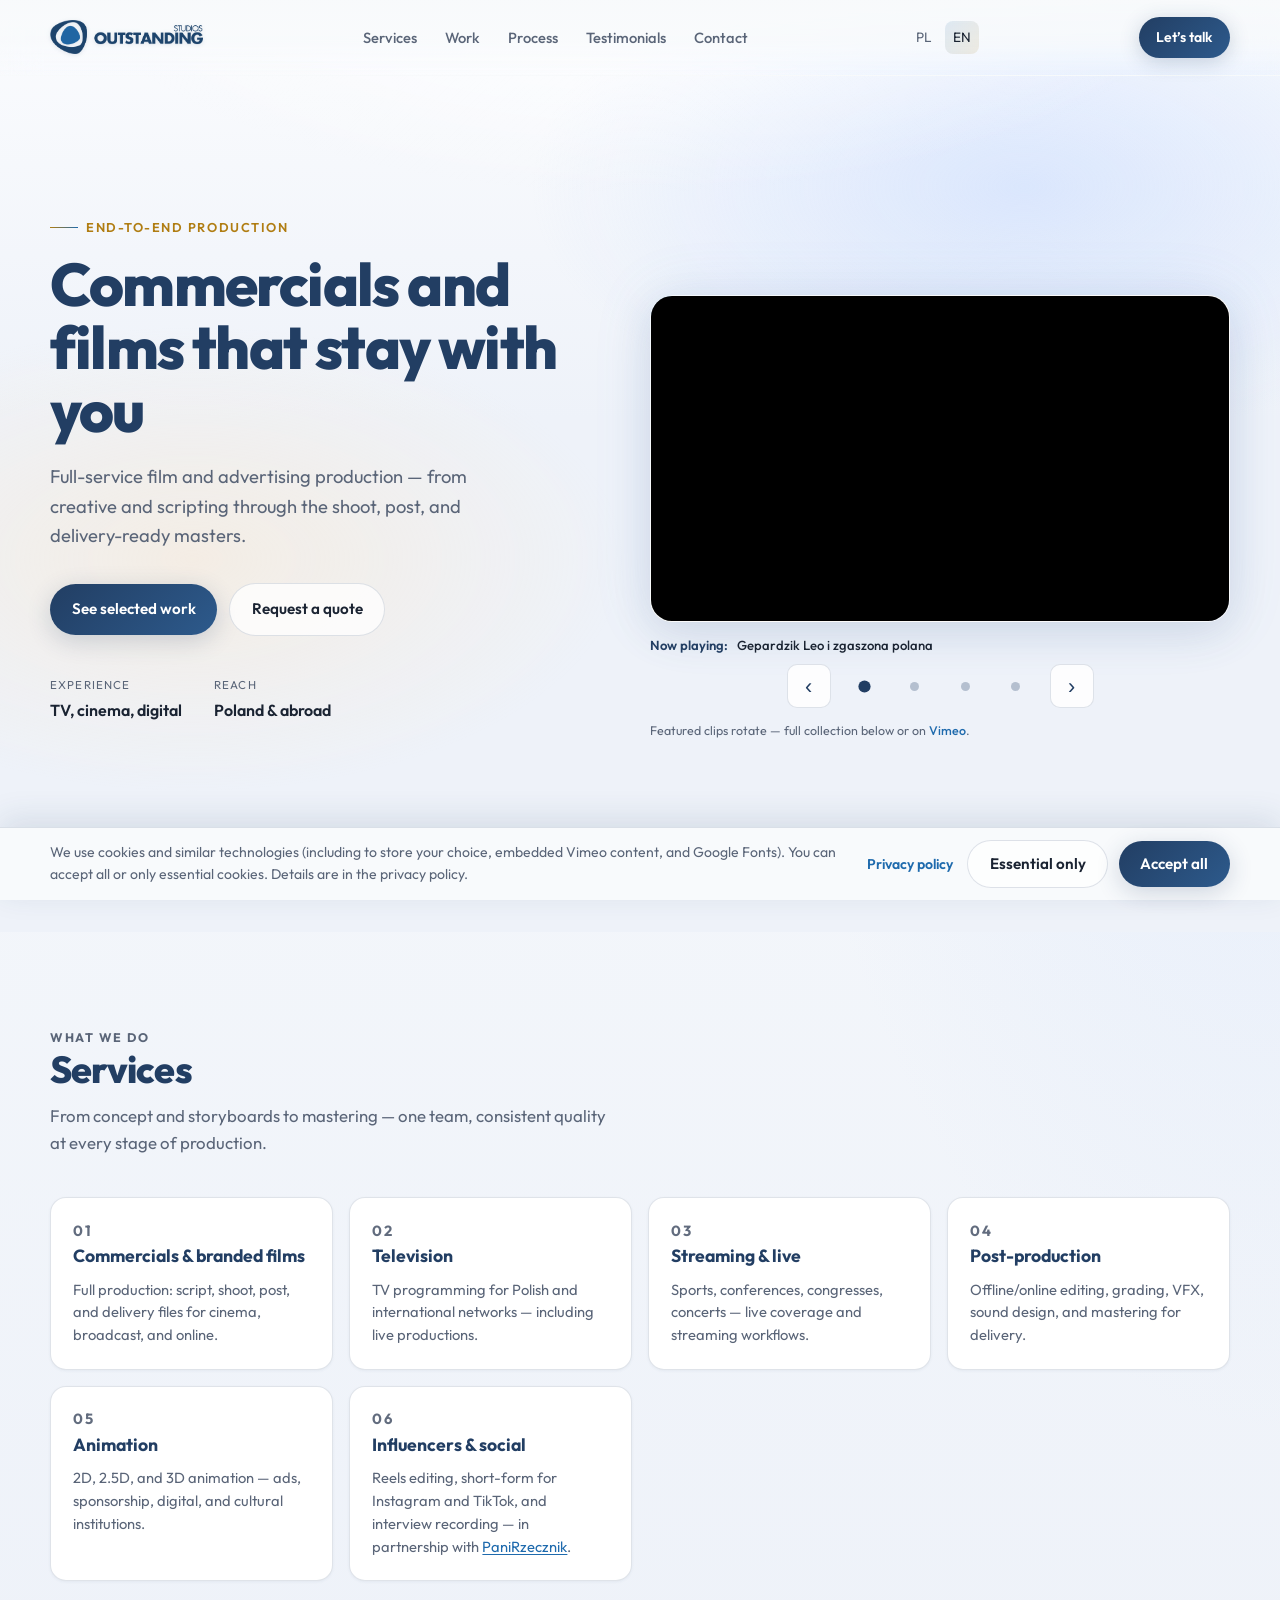
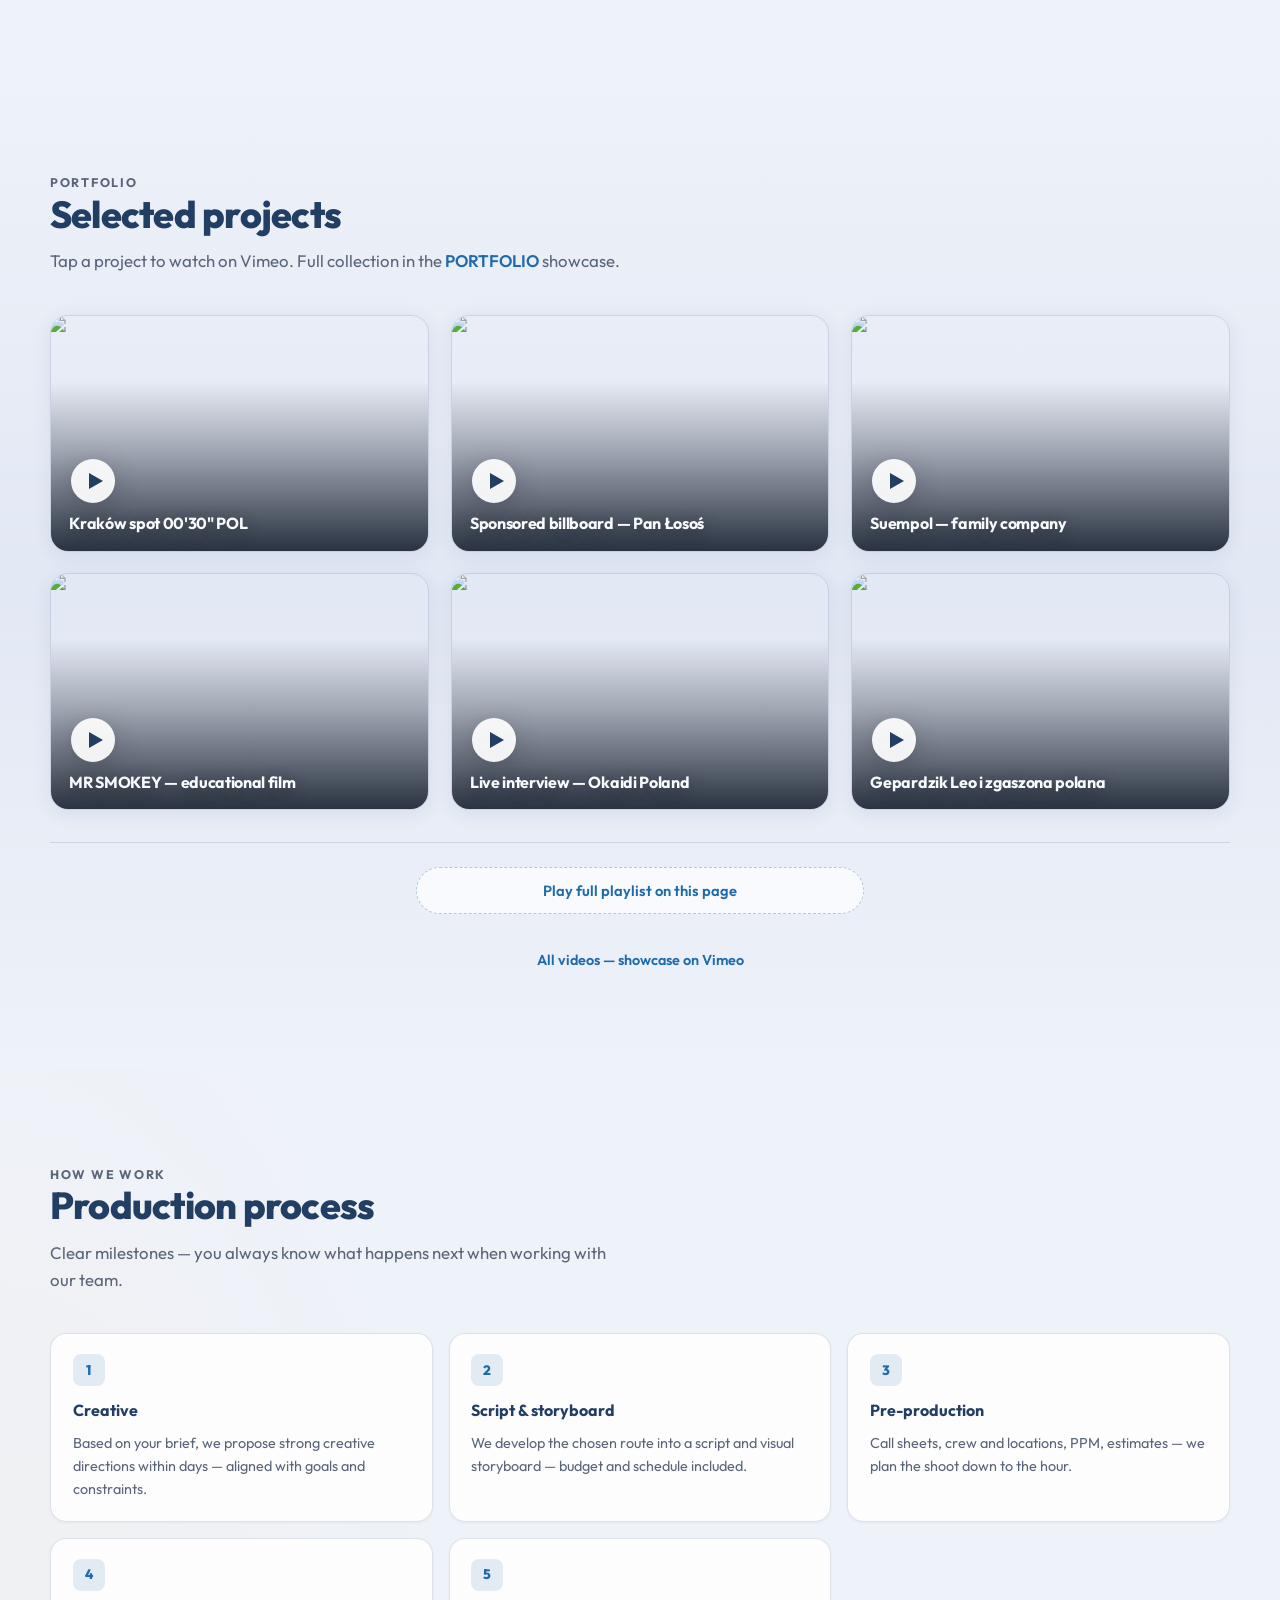
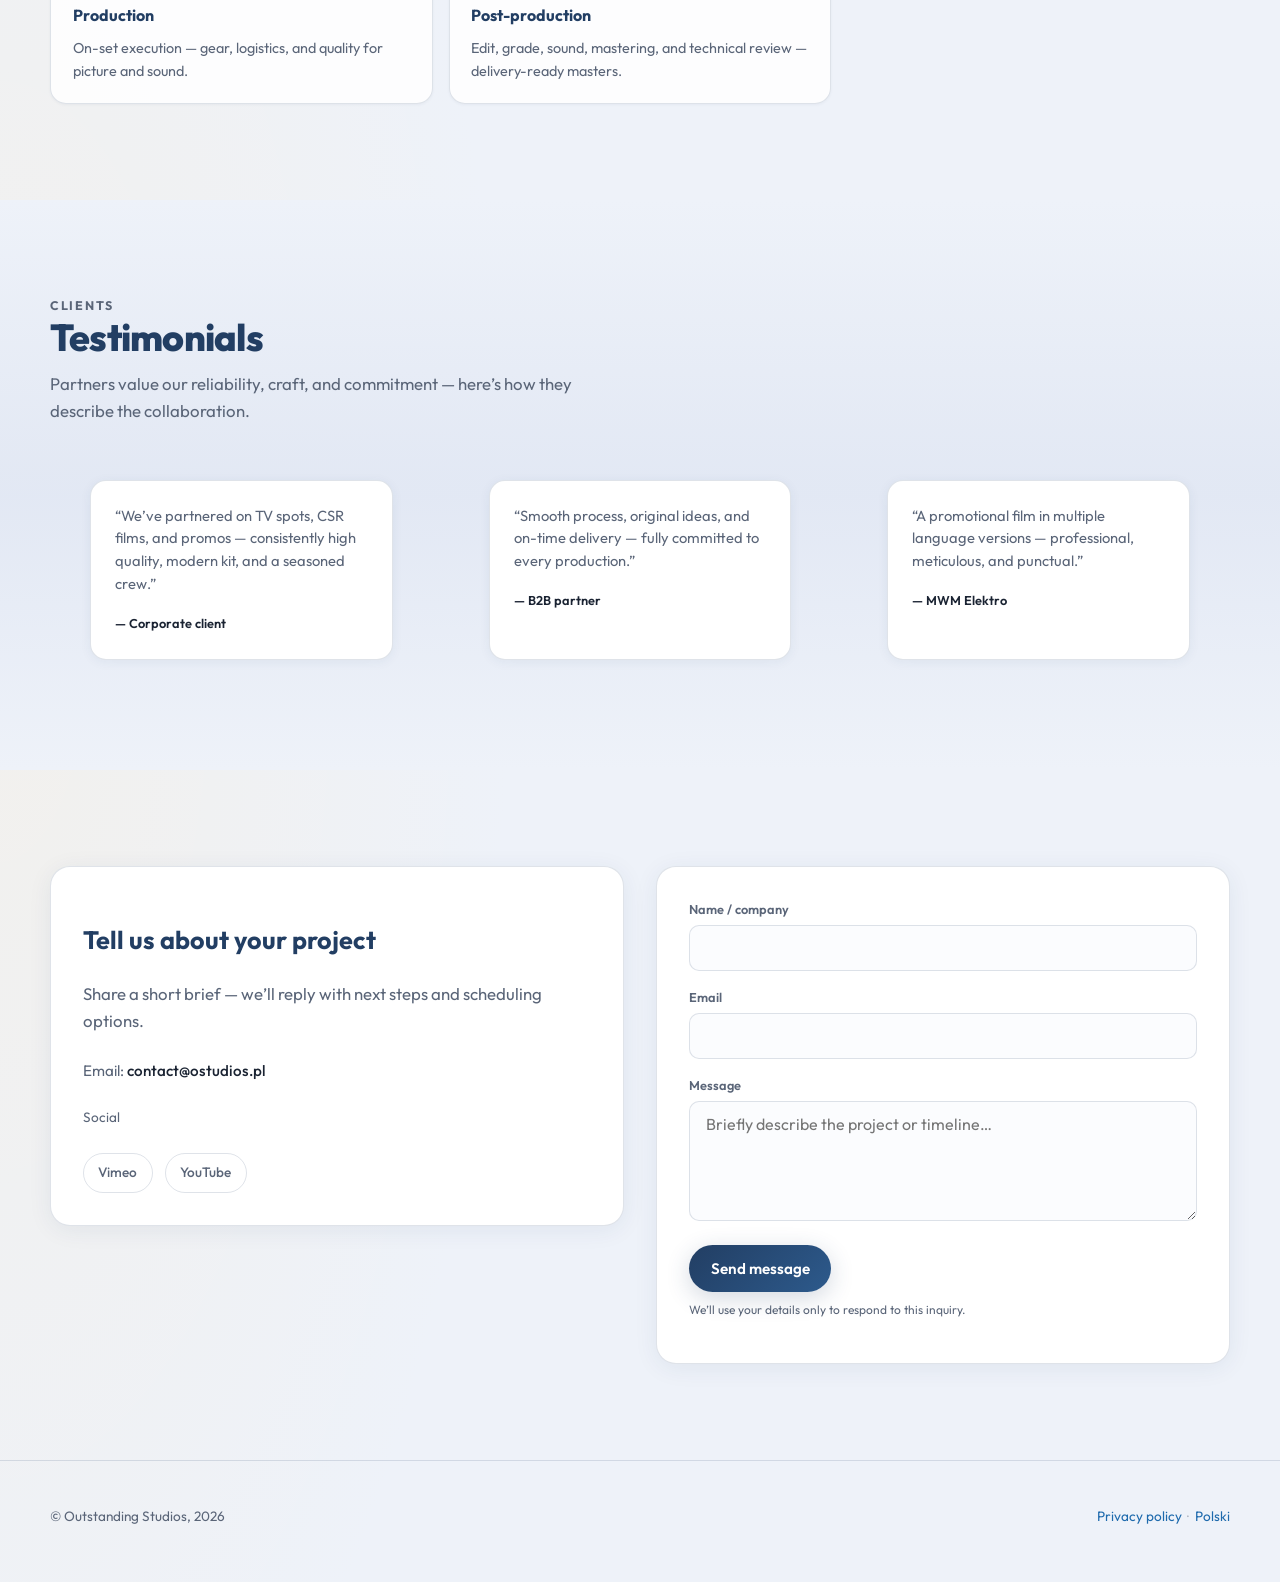
==== commit dcd8c6cb: "Remove Facebook links until profile is updated Made-with: Cursor" ====
--- a/en/index.html
+++ b/en/index.html
@@ -49,7 +49,6 @@
         "email": "contact@ostudios.pl",
         "sameAs": [
           "https://vimeo.com/outstandingstudios",
-          "https://www.facebook.com/znakomici/",
           "https://www.youtube.com/user/znakomicikropkapl"
         ]
       }
@@ -557,9 +556,6 @@
             </ul>
             <p class="contact-note">Social</p>
             <div class="social-row">
-              <a href="https://www.facebook.com/znakomici/" rel="noopener noreferrer" target="_blank"
-                >Facebook</a
-              >
               <a href="https://vimeo.com/outstandingstudios" rel="noopener noreferrer" target="_blank"
                 >Vimeo</a
               >
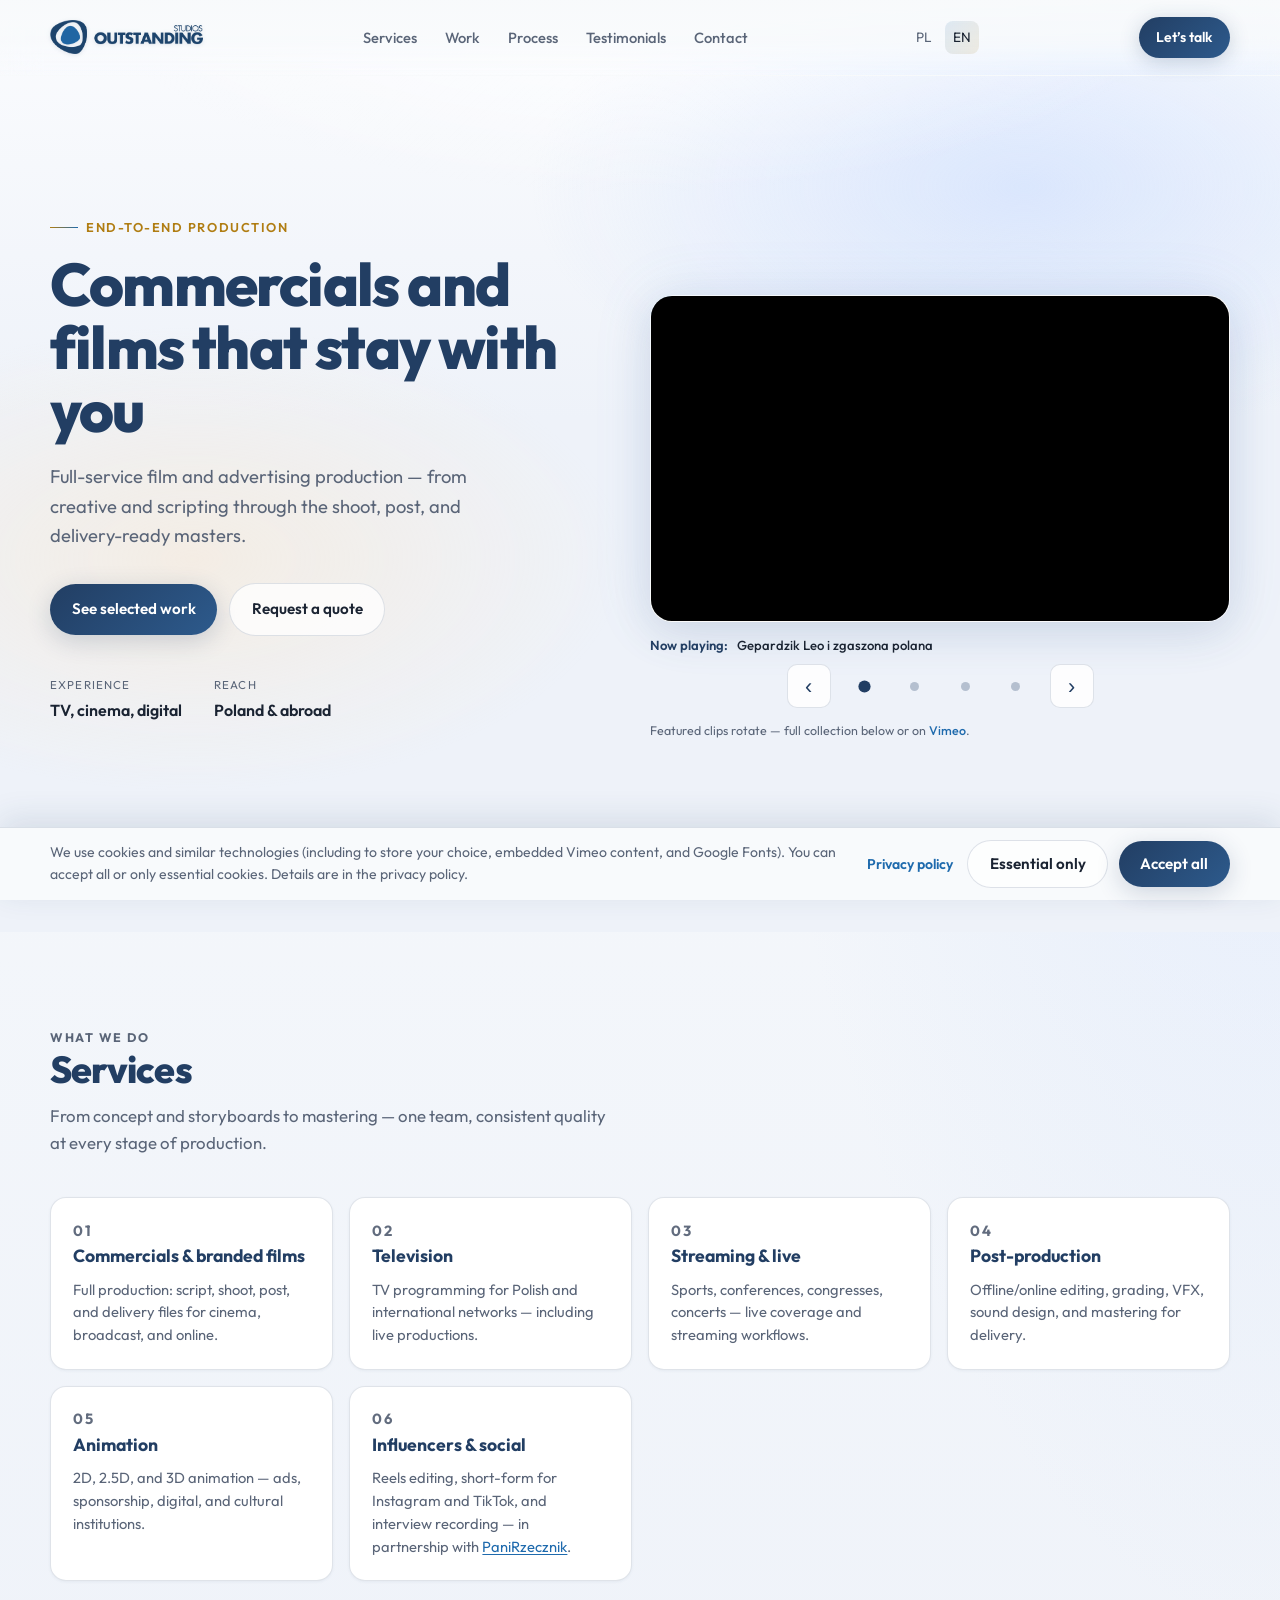
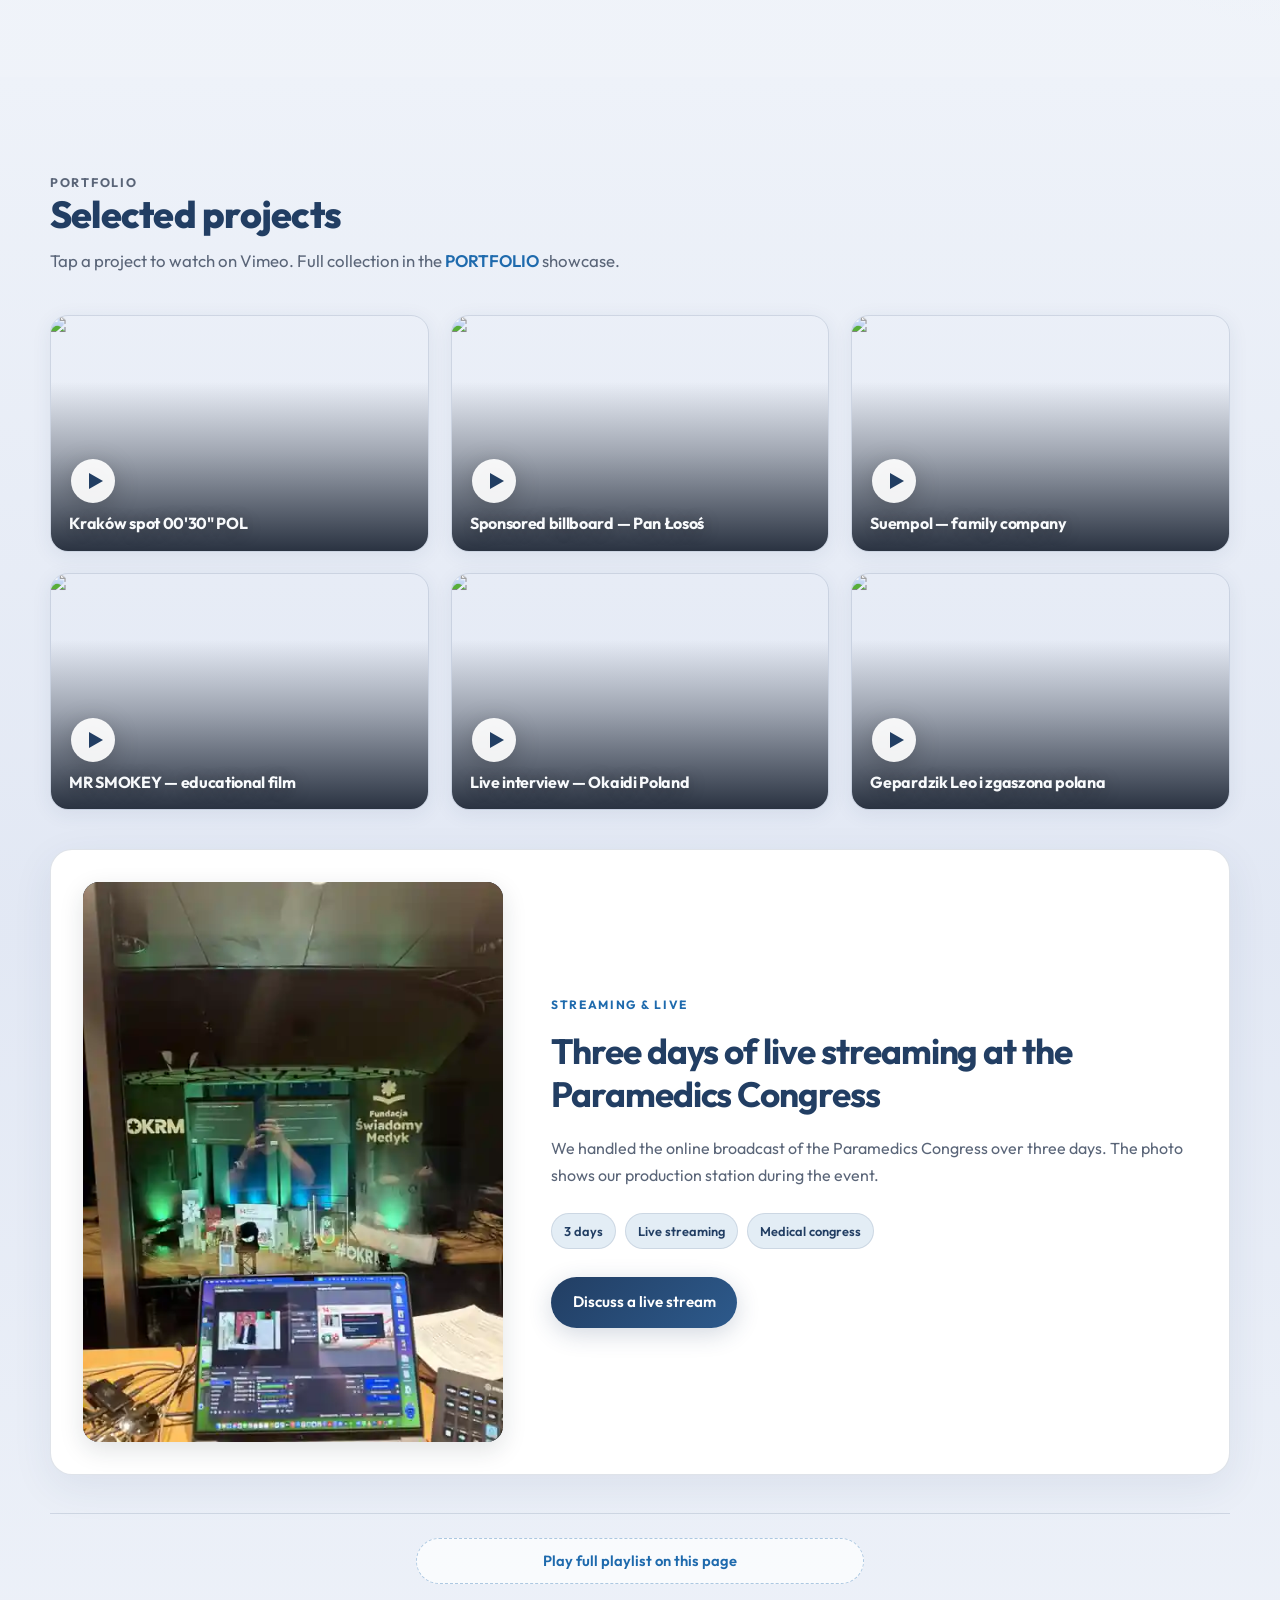
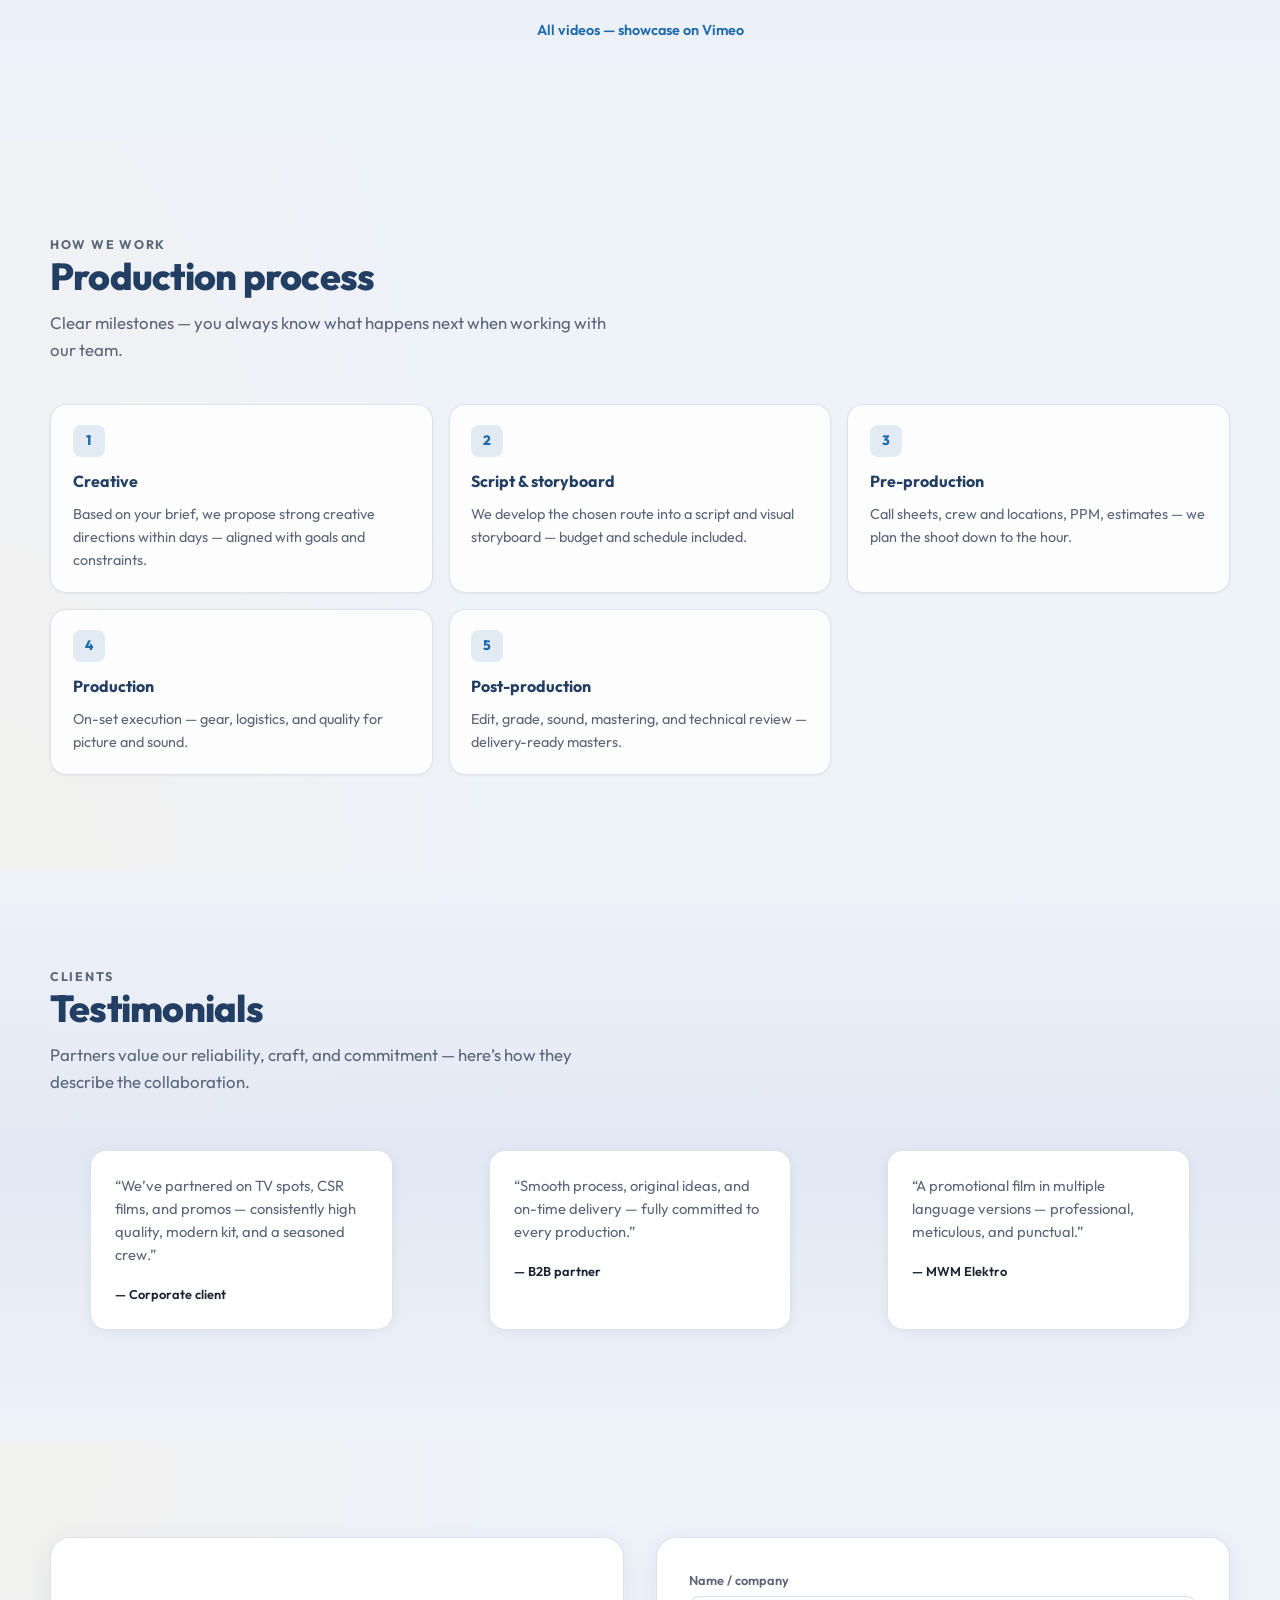
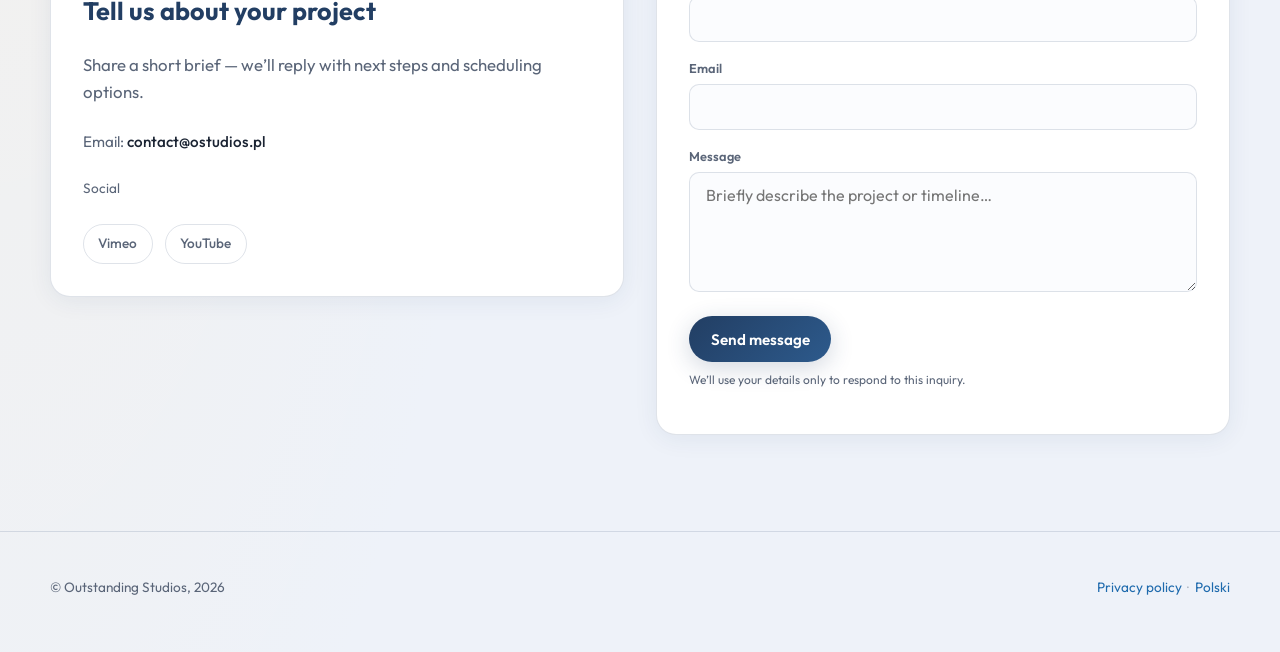
==== commit 5e281b4a: "Add Paramedics Congress livestream project in Polish and English" ====
--- a/en/index.html
+++ b/en/index.html
@@ -82,7 +82,7 @@
       href="https://fonts.googleapis.com/css2?family=Outfit:wght@300;400;500;600;700;800&display=swap"
       rel="stylesheet"
     />
-    <link rel="stylesheet" href="../css/main.css" />
+    <link rel="stylesheet" href="../css/main.css?v=20261019-kongres" />
   </head>
   <body>
     <div id="form-status" class="form-status" role="status" aria-live="polite" tabindex="-1" hidden></div>
@@ -122,15 +122,17 @@
           <span></span><span></span><span></span>
         </button>
       </div>
-      <nav class="nav-mobile" id="mobile-nav" aria-label="Mobile menu">
-        <a href="#services">Services</a>
-        <a href="#work">Work</a>
-        <a href="#process">Process</a>
-        <a href="#testimonials">Testimonials</a>
-        <a href="#contact">Contact</a>
-        <a href="../index.html" lang="pl">Wersja polska</a>
-      </nav>
     </header>
+
+    <nav class="nav-mobile" id="mobile-nav" aria-label="Mobile menu" aria-hidden="true">
+      <p class="nav-mobile__eyebrow">Menu</p>
+      <a href="#services">Services</a>
+      <a href="#work">Work</a>
+      <a href="#process">Process</a>
+      <a href="#testimonials">Testimonials</a>
+      <a href="#contact">Contact</a>
+      <a href="../index.html" lang="pl">Wersja polska</a>
+    </nav>
 
     <main id="main">
       <section class="hero" aria-labelledby="hero-title">
@@ -246,9 +248,7 @@
               <p>
                 Reels editing, short-form for Instagram and TikTok, and interview recording — in partnership
                 with
-                <a href="https://www.panirzecznik.pl" rel="noopener noreferrer" target="_blank"
-                  >PaniRzecznik</a
-                >.
+                <a href="https://www.panirzecznik.pl" rel="noopener noreferrer" target="_blank">PaniRzecznik</a>.
               </p>
             </article>
           </div>
@@ -262,10 +262,7 @@
             <h2 id="work-title">Selected projects</h2>
             <p>
               Tap a project to watch on Vimeo. Full collection in the
-              <a href="https://vimeo.com/showcase/7757372" rel="noopener noreferrer" target="_blank"
-                >PORTFOLIO</a
-              >
-              showcase.
+              <a href="https://vimeo.com/showcase/7757372" rel="noopener noreferrer" target="_blank">PORTFOLIO</a> showcase.
             </p>
           </header>
           <div class="portfolio-mosaic" data-reveal>
@@ -426,6 +423,20 @@
               </div>
             </a>
           </div>
+          <article class="featured-live" aria-labelledby="featured-live-title" data-reveal>
+            <div class="featured-live__photo">
+              <img src="../assets/kongres-ratownikow-medycznych.webp" width="480" height="640" loading="lazy" decoding="async" alt="Live streaming production station at the Paramedics Congress" />
+            </div>
+            <div class="featured-live__copy">
+              <p class="featured-live__eyebrow">Streaming &amp; live</p>
+              <h3 id="featured-live-title">Three days of live streaming at the Paramedics Congress</h3>
+              <p>We handled the online broadcast of the Paramedics Congress over three days. The photo shows our production station during the event.</p>
+              <div class="featured-live__meta" aria-label="Project highlights">
+                <span>3 days</span><span>Live streaming</span><span>Medical congress</span>
+              </div>
+              <a class="btn btn-primary" href="#contact">Discuss a live stream</a>
+            </div>
+          </article>
           <details class="portfolio-embed-details" data-reveal>
             <summary class="portfolio-embed-summary">Play full playlist on this page</summary>
             <div class="vimeo-showcase-block vimeo-showcase-block--embedded">
@@ -443,13 +454,7 @@
             </div>
           </details>
           <p class="showcase-foot">
-            <a
-              class="showcase-link"
-              href="https://vimeo.com/showcase/7757372"
-              rel="noopener noreferrer"
-              target="_blank"
-              >All videos — showcase on Vimeo</a
-            >
+            <a class="showcase-link" href="https://vimeo.com/showcase/7757372" rel="noopener noreferrer" target="_blank">All videos — showcase on Vimeo</a>
           </p>
         </div>
       </section>
@@ -556,15 +561,8 @@
             </ul>
             <p class="contact-note">Social</p>
             <div class="social-row">
-              <a href="https://vimeo.com/outstandingstudios" rel="noopener noreferrer" target="_blank"
-                >Vimeo</a
-              >
-              <a
-                href="https://www.youtube.com/user/znakomicikropkapl"
-                rel="noopener noreferrer"
-                target="_blank"
-                >YouTube</a
-              >
+              <a href="https://vimeo.com/outstandingstudios" rel="noopener noreferrer" target="_blank">Vimeo</a>
+              <a href="https://www.youtube.com/user/znakomicikropkapl" rel="noopener noreferrer" target="_blank">YouTube</a>
             </div>
           </div>
           <div class="contact-card" data-reveal>
@@ -612,6 +610,6 @@
       </div>
     </footer>
 
-    <script src="../js/main.js" defer></script>
+    <script src="../js/main.js?v=20260419-menu3" defer></script>
   </body>
 </html>
--- a/css/main.css
+++ b/css/main.css
@@ -89,7 +89,7 @@
 .site-header {
   position: fixed;
   inset: 0 0 auto 0;
-  z-index: 100;
+  z-index: 2500;
   height: var(--header-h);
   padding-left: env(safe-area-inset-left, 0);
   padding-right: env(safe-area-inset-right, 0);
@@ -104,12 +104,22 @@
   backdrop-filter: blur(18px) saturate(1.35);
   border-bottom: 1px solid transparent;
   transition: border-color 0.35s ease, background 0.35s ease, box-shadow 0.35s ease;
+  overflow: visible;
 }
 
 .site-header.is-scrolled {
   background: rgba(255, 255, 255, 0.92);
   border-bottom-color: var(--border);
   box-shadow: 0 8px 32px rgba(34, 62, 99, 0.08);
+}
+
+@media (max-width: 879px) {
+  .site-header,
+  .site-header.is-scrolled {
+    /* Mobile Safari compatibility: avoid clipping fixed descendants */
+    backdrop-filter: none;
+    background: rgba(248, 250, 252, 0.97);
+  }
 }
 
 .header-inner {
@@ -204,6 +214,8 @@
   flex-direction: column;
   justify-content: center;
   gap: 5px;
+  position: relative;
+  z-index: 2501;
   width: 44px;
   height: 44px;
   padding: 10px;
@@ -212,12 +224,14 @@
   border-radius: 10px;
   cursor: pointer;
   color: var(--text);
+  transition: border-color 0.2s ease, background 0.2s ease;
 }
 
 .menu-toggle span {
   display: block;
+  width: 100%;
   height: 2px;
-  background: currentColor;
+  background: var(--brand-navy);
   border-radius: 1px;
   transition: transform 0.25s ease, opacity 0.2s ease;
 }
@@ -232,6 +246,11 @@
 
 .menu-toggle[aria-expanded="true"] span:nth-child(3) {
   transform: translateY(-7px) rotate(-45deg);
+}
+
+.menu-toggle[aria-expanded="true"] {
+  border-color: rgba(30, 106, 173, 0.45);
+  background: rgba(255, 255, 255, 0.94);
 }
 
 @media (min-width: 880px) {
@@ -243,13 +262,20 @@
 .nav-mobile {
   display: none;
   position: fixed;
-  inset: var(--header-h) 0 0 0;
-  padding: 1.5rem;
-  padding-bottom: max(1.5rem, env(safe-area-inset-bottom, 0px));
-  background: rgba(255, 255, 255, 0.98);
+  top: var(--header-h);
+  left: 0;
+  right: 0;
+  bottom: 0;
+  z-index: 2400;
+  padding: 1rem 1.1rem max(1.75rem, env(safe-area-inset-bottom, 0px));
+  background:
+    radial-gradient(120% 90% at 100% 0%, rgba(30, 106, 173, 0.12), transparent 55%),
+    radial-gradient(90% 70% at 0% 20%, rgba(176, 125, 18, 0.1), transparent 50%),
+    linear-gradient(180deg, #eef2f9 0%, #ffffff 52%, #f8fafc 100%);
   flex-direction: column;
-  gap: 0.25rem;
-  border-top: 1px solid var(--border);
+  gap: 0.65rem;
+  border-top: 1px solid rgba(34, 62, 99, 0.1);
+  box-shadow: inset 0 1px 0 rgba(255, 255, 255, 0.75);
   overflow-y: auto;
   -webkit-overflow-scrolling: touch;
 }
@@ -258,15 +284,89 @@
   display: flex;
 }
 
+.nav-mobile__eyebrow {
+  margin: 0 0 0.35rem;
+  font-size: 0.72rem;
+  font-weight: 800;
+  letter-spacing: 0.22em;
+  text-transform: uppercase;
+  color: rgba(34, 62, 99, 0.55);
+}
+
 .nav-mobile a {
-  padding: 0.85rem 1rem;
-  color: var(--text);
-  border-radius: var(--radius);
-  font-weight: 500;
+  display: block;
+  padding: 1rem 1.05rem;
+  color: var(--brand-navy);
+  border: 1px solid rgba(34, 62, 99, 0.12);
+  background: rgba(255, 255, 255, 0.96);
+  border-radius: 14px;
+  font-weight: 600;
+  font-size: 1.05rem;
+  letter-spacing: -0.01em;
+  box-shadow:
+    0 1px 0 rgba(255, 255, 255, 0.9) inset,
+    0 10px 30px rgba(34, 62, 99, 0.08);
 }
 
 .nav-mobile a:hover {
-  background: var(--bg-elevated);
+  background: #fff;
+  border-color: rgba(30, 106, 173, 0.35);
+}
+
+@media (prefers-reduced-motion: no-preference) {
+  .nav-mobile.is-open a {
+    animation: navMobileIn 0.38s ease backwards;
+  }
+
+  .nav-mobile.is-open a:nth-of-type(1) {
+    animation-delay: 0.04s;
+  }
+
+  .nav-mobile.is-open a:nth-of-type(2) {
+    animation-delay: 0.08s;
+  }
+
+  .nav-mobile.is-open a:nth-of-type(3) {
+    animation-delay: 0.12s;
+  }
+
+  .nav-mobile.is-open a:nth-of-type(4) {
+    animation-delay: 0.16s;
+  }
+
+  .nav-mobile.is-open a:nth-of-type(5) {
+    animation-delay: 0.2s;
+  }
+
+  .nav-mobile.is-open a:nth-of-type(6) {
+    animation-delay: 0.24s;
+  }
+}
+
+@keyframes navMobileIn {
+  from {
+    opacity: 0;
+    transform: translateY(10px);
+  }
+
+  to {
+    opacity: 1;
+    transform: translateY(0);
+  }
+}
+
+body.menu-open {
+  overflow: hidden;
+}
+
+body.menu-open::before {
+  content: "";
+  position: fixed;
+  inset: 0;
+  top: var(--header-h);
+  z-index: 2350;
+  background: rgba(15, 23, 42, 0.22);
+  pointer-events: none;
 }
 
 /* Hero */
@@ -1457,3 +1557,64 @@
     transform: none;
   }
 }
+
+/* Realizacja kongresu ratownikow medycznych - wersje PL/EN */
+.featured-live {
+  display: grid;
+  gap: clamp(1.5rem, 4vw, 3rem);
+  align-items: center;
+  margin: 2.4rem 0;
+  padding: clamp(1rem, 3vw, 2rem);
+  border: 1px solid var(--border);
+  border-radius: calc(var(--radius) + 6px);
+  background: var(--surface);
+  box-shadow: 0 12px 40px rgba(34, 62, 99, 0.08);
+}
+.featured-live__photo {
+  overflow: hidden;
+  aspect-ratio: 3 / 4;
+  border-radius: var(--radius);
+  background: #142033;
+  box-shadow: 0 8px 24px rgba(26, 35, 50, 0.13);
+}
+.featured-live__photo img { display: block; width: 100%; height: 100%; object-fit: cover; }
+.featured-live__copy { min-width: 0; padding-block: 0.75rem; }
+.featured-live__eyebrow {
+  margin: 0 0 1rem;
+  color: var(--accent);
+  font-size: 0.75rem;
+  font-weight: 700;
+  text-transform: uppercase;
+  letter-spacing: 0.14em;
+}
+.featured-live__copy h3 {
+  margin: 0 0 1.25rem;
+  color: var(--brand-navy);
+  font-family: var(--font-display);
+  font-size: clamp(1.6rem, 2.75vw, 2.3rem);
+  line-height: 1.2;
+  letter-spacing: -0.03em;
+}
+.featured-live__copy > p:not(.featured-live__eyebrow) {
+  margin: 0 0 1.5rem;
+  color: var(--muted);
+  font-size: 1rem;
+  line-height: 1.7;
+}
+.featured-live__meta { display: flex; flex-wrap: wrap; gap: 0.55rem; margin-bottom: 1.75rem; }
+.featured-live__meta span {
+  display: inline-flex; align-items: center;
+  padding: 0.4rem 0.75rem;
+  border: 1px solid rgba(34, 62, 99, 0.12);
+  border-radius: 999px;
+  background: var(--accent-dim);
+  color: var(--brand-navy);
+  font-size: 0.8rem;
+  font-weight: 600;
+}
+@media (min-width: 780px) {
+  .featured-live { grid-template-columns: minmax(0, 420px) minmax(0, 1fr); }
+}
+@media (max-width: 779px) {
+  .featured-live__photo { width: 100%; max-width: 480px; margin-inline: auto; }
+}
